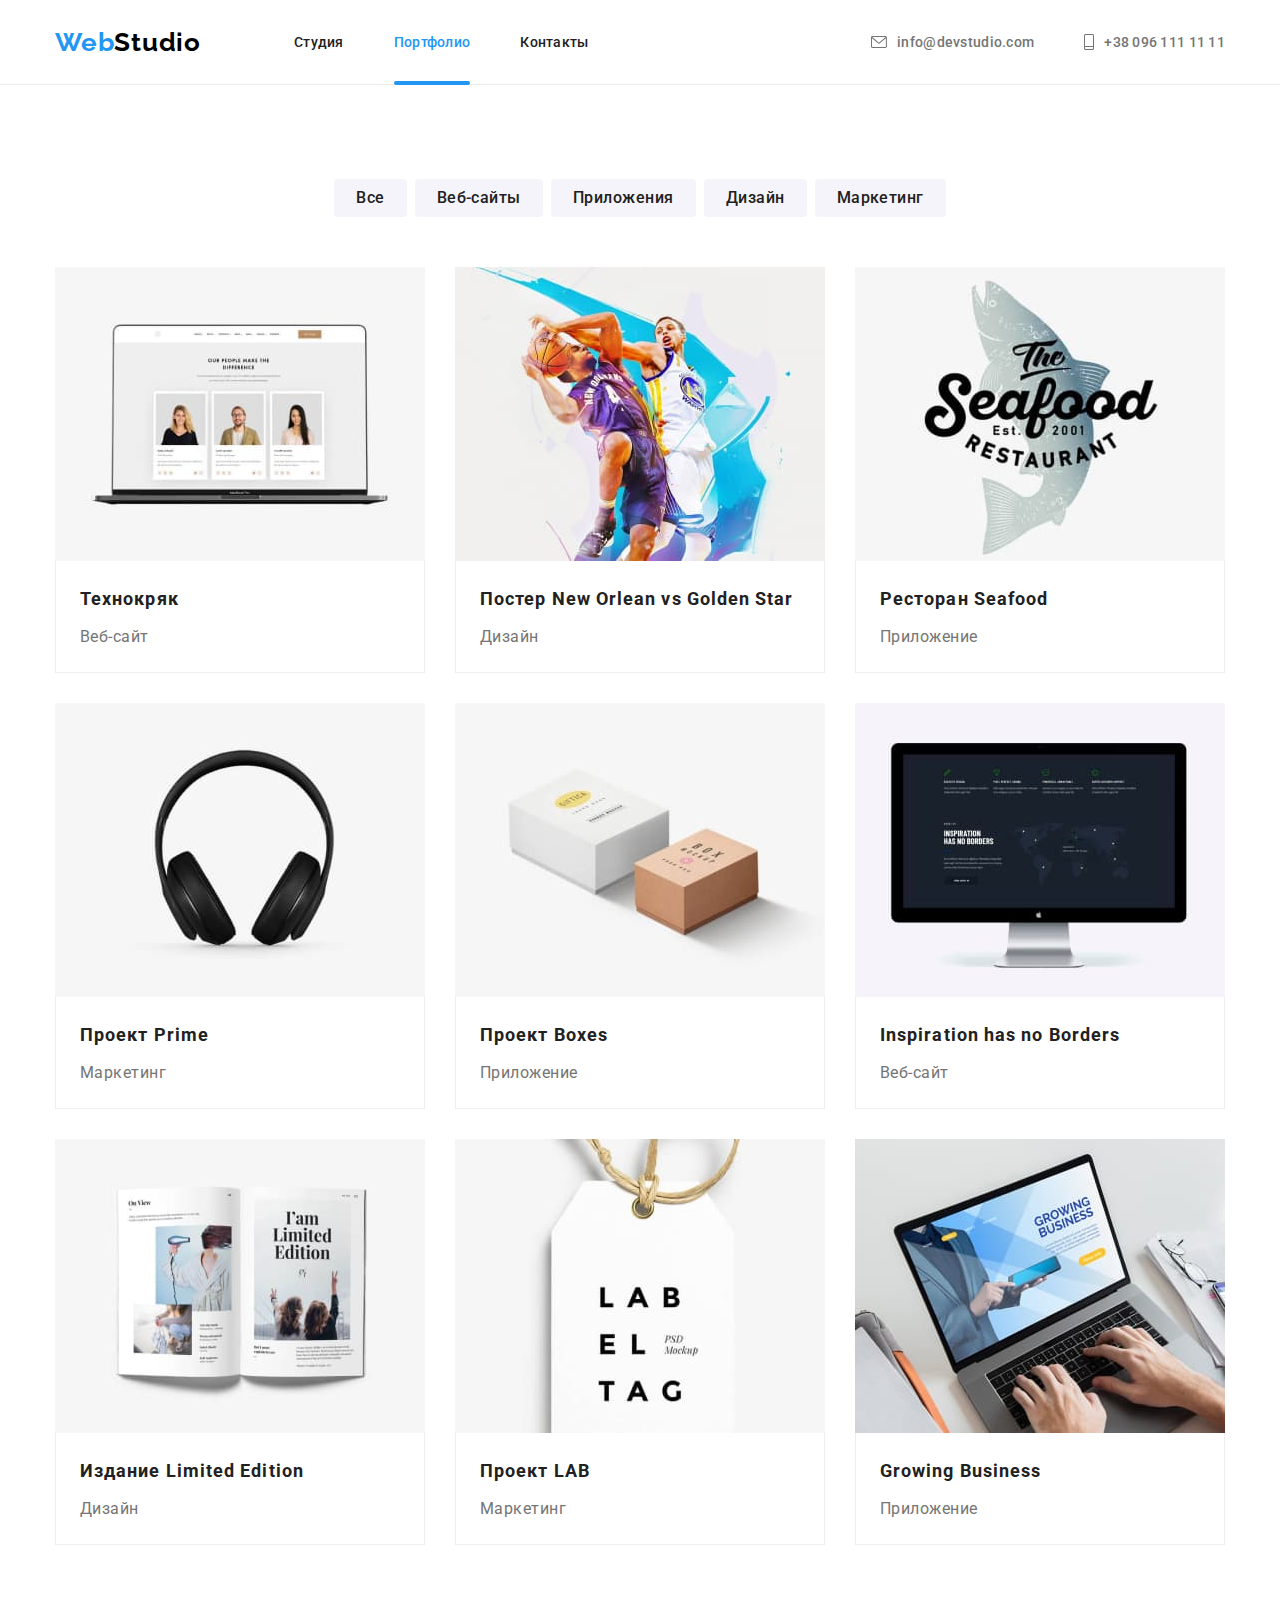
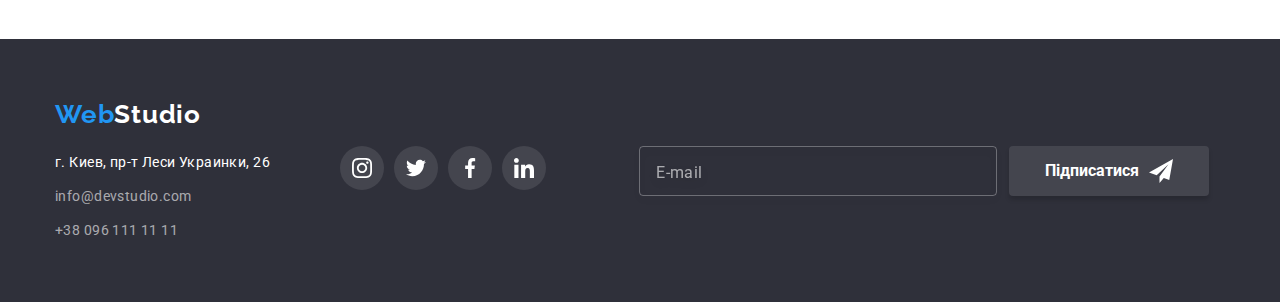
==== portfolio.html @ dcc7ba9d "Add files via upload" ====
<!DOCTYPE html>
<html lang="ru">
  <head>
    <meta charset="UTF-8" />
    <meta http-equiv="X-UA-Compatible" content="IE=edge" />
    <meta name="viewport" content="width=device-width, initial-scale=1.0" />
    <meta http-equiv="x-ua-compatible" content="ie=edge" />
    <title>WebStudio</title>
    <link
      rel="stylesheet"
      href="https://cdnjs.cloudflare.com/ajax/libs/modern-normalize/1.1.0/modern-normalize.min.css"
    />
    <link rel="stylesheet" href="./css/styles.css" />
    <link rel="preconnect" href="https://fonts.googleapis.com" />
    <link rel="preconnect" href="https://fonts.gstatic.com" crossorigin />
    <link
      href="https://fonts.googleapis.com/css2?family=Raleway:wght@700&family=Roboto:wght@400;500;700;900&display=swap"
      rel="stylesheet"
    />
    <!-- https://animate.style/ -->
    <link
      rel="stylesheet"
      href="https://cdnjs.cloudflare.com/ajax/libs/animate.css/4.1.1/animate.min.css"
    />
    <link href="https://unpkg.com/aos@2.3.1/dist/aos.css" rel="stylesheet" />
    <link rel="stylesheet" href="./css/styles.css" />
  </head>
  <body>
    <!---------- HEADER ---------->
    <header class="header">
      <div class="container">
        <nav class="header-nav">
          <a
            class="header-logo link animate__animated animate__flip animate__delay-2s animate__slow"
            href="./index.html"
          >
            Web<span class="header-logo-studio">Studio</span></a
          >
          <ul class="header-list list">
            <li class="header-item link">
              <a href="./index.html" class="header-link link">Студия</a>
            </li>
            <li class="header-item">
              <a href="./portfolio.html" class="header-link current link currentt">Портфолио</a>
            </li>
            <li class="header-item"><a href="" class="header-link link">Контакты</a></li>
          </ul>
        </nav>
        <ul class="contacts list">
          <li class="contact-mail">
            <a href="mailto:info@devstudio.com" class="header-contact link">
              <svg class="header-contact-icon" width="16" height="12">
                <use href="./images/sprite.svg#icon-envelope"></use>
              </svg>
              info@devstudio.com</a
            >
          </li>
          <li class="contact-mail">
            <a href="tel:+380961111111" class="header-contact link">
              <svg class="header-contact-icon" width="10" height="16">
                <use href="./images/sprite.svg#icon-Vector"></use>
              </svg>
              +38 096 111 11 11</a
            >
          </li>
        </ul>
      </div>
    </header>

    <!---------- Главный Контент ---------->
    <main class="main">
      <!----- Секция фильтр кнопок ----->
      <section class="section">
        <div class="container">
          <h1 class="visually-hidden">Портфолио</h1>
          <ul class="filter-btn list">
            <li><button type="button" class="filter-btn-name current">Все</button></li>
            <li><button type="button" class="filter-btn-name">Веб-сайты</button></li>
            <li><button type="button" class="filter-btn-name">Приложения</button></li>
            <li><button type="button" class="filter-btn-name">Дизайн</button></li>
            <li><button type="button" class="filter-btn-name">Маркетинг</button></li>
          </ul>
          <!----- Секция примеры работ ----->
          <ul class="examples list">
            <!--  -->
            <li class="example-card li">
              <a href="#" class="example-link">
                <div class="example-box">
                  <div class="example-box-wrap">
                    <img
                      src="./images/tehnokryak.jpg"
                      alt="Веб-сайт Технокряк"
                      width="370"
                      height="294"
                    />
                    <p class="example-cover-text">
                      Ресурс пропонує комплексні пропозиції з різним рівнем функціоналу та сервісів.
                      Все це дозволить відвідувачу отримати вичерпні відомості про компанію чи
                      приватну особу.
                    </p>
                  </div>
                  <div class="example-list">
                    <h2 class="example-name">Технокряк</h2>
                    <p class="example-type">Веб-сайт</p>
                  </div>
                </div>
              </a>
            </li>
            <li class="example-card">
              <a href="#" class="example-link">
                <div class="example-box">
                  <div class="example-box-wrap">
                    <img
                      src="./images/poster-new-orlean-vs-golden-star.jpg"
                      alt="Дизайн Постера New Orlean vs Golden Star"
                      width="370"
                      height="294"
                    />
                    <p class="example-cover-text">
                      Ресурс пропонує комплексні пропозиції з різним рівнем функціоналу та сервісів.
                      Все це дозволить відвідувачу отримати вичерпні відомості про компанію чи
                      приватну особу.
                    </p>
                  </div>
                  <div class="example-list">
                    <h2 class="example-name">
                      Постер <span lang="en">New Orlean vs Golden Star</span>
                    </h2>
                    <p class="example-type">Дизайн</p>
                  </div>
                </div>
              </a>
            </li>
            <li class="example-card">
              <a href="#" class="example-link">
                <div class="example-box">
                  <div class="example-box-wrap">
                    <img
                      class=""
                      src="./images/restaurand-seafood.jpg"
                      alt="Приложение Ресторан Seafood"
                      width="370"
                      height="294"
                    />
                    <p class="example-cover-text">
                      Ресурс пропонує комплексні пропозиції з різним рівнем функціоналу та сервісів.
                      Все це дозволить відвідувачу отримати вичерпні відомості про компанію чи
                      приватну особу.
                    </p>
                  </div>
                  <div class="example-list">
                    <h2 class="example-name">Ресторан <span lang="en">Seafood</span></h2>
                    <p class="example-type">Приложение</p>
                  </div>
                </div>
              </a>
            </li>
            <li class="example-card">
              <a href="#" class="example-link">
                <div class="example-box">
                  <div class="example-box-wrap">
                    <img
                      class=""
                      src="./images/project-prime.jpg"
                      alt="Маркетинг Проект Prime"
                      width="370"
                      height="294"
                    />
                    <p class="example-cover-text">
                      Ресурс пропонує комплексні пропозиції з різним рівнем функціоналу та сервісів.
                      Все це дозволить відвідувачу отримати вичерпні відомості про компанію чи
                      приватну особу.
                    </p>
                  </div>
                  <div class="example-list">
                    <h2 class="example-name">Проект <span lang="en">Prime</span></h2>
                    <p class="example-type">Маркетинг</p>
                  </div>
                </div>
              </a>
            </li>
            <li class="example-card">
              <a href="#" class="example-link">
                <div class="example-box">
                  <div class="example-box-wrap">
                    <img
                      class=""
                      src="./images/project-boxes.jpg"
                      alt="Приложение Проект Boxes"
                      width="370"
                      height="294"
                    />
                    <p class="example-cover-text">
                      Ресурс пропонує комплексні пропозиції з різним рівнем функціоналу та сервісів.
                      Все це дозволить відвідувачу отримати вичерпні відомості про компанію чи
                      приватну особу.
                    </p>
                  </div>
                  <div class="example-list">
                    <h2 class="example-name">Проект <span lang="en">Boxes</span></h2>
                    <p class="example-type">Приложение</p>
                  </div>
                </div>
              </a>
            </li>
            <li class="example-card">
              <a href="#" class="example-link">
                <div class="example-box">
                  <div class="example-box-wrap">
                    <img
                      class=""
                      src="./images/inspiration-has-no-border.jpg"
                      alt="Веб-сайт Inspiration has no Borders"
                      width="370"
                      height="294"
                    />
                    <p class="example-cover-text">
                      Ресурс пропонує комплексні пропозиції з різним рівнем функціоналу та сервісів.
                      Все це дозволить відвідувачу отримати вичерпні відомості про компанію чи
                      приватну особу.
                    </p>
                  </div>
                  <div class="example-list">
                    <h2 class="example-name" lang="en">Inspiration has no Borders</h2>
                    <p class="example-type">Веб-сайт</p>
                  </div>
                </div>
              </a>
            </li>
            <li class="example-card">
              <a href="#" class="example-link">
                <div class="example-box">
                  <div class="example-box-wrap">
                    <img
                      class=""
                      src="./images/publishing-house-limited-edition.jpg"
                      alt="Дизайн Издания Limited Edition"
                      width="370"
                      height="294"
                    />
                    <p class="example-cover-text">
                      Ресурс пропонує комплексні пропозиції з різним рівнем функціоналу та сервісів.
                      Все це дозволить відвідувачу отримати вичерпні відомості про компанію чи
                      приватну особу.
                    </p>
                  </div>
                  <div class="example-list">
                    <h2 class="example-name">Издание <span lang="en">Limited Edition</span></h2>
                    <p class="example-type">Дизайн</p>
                  </div>
                </div>
              </a>
            </li>
            <li class="example-card">
              <a href="#" class="example-link">
                <div class="example-box">
                  <div class="example-box-wrap">
                    <img
                      class=""
                      src="./images/project-lab.jpg"
                      alt="Маркетинг Проект LAB"
                      width="370"
                      height="294"
                    />
                    <p class="example-cover-text">
                      Ресурс пропонує комплексні пропозиції з різним рівнем функціоналу та сервісів.
                      Все це дозволить відвідувачу отримати вичерпні відомості про компанію чи
                      приватну особу.
                    </p>
                  </div>
                  <div class="example-list">
                    <h2 class="example-name">Проект <span lang="en">LAB</span></h2>
                    <p class="example-type">Маркетинг</p>
                  </div>
                </div>
              </a>
            </li>
            <li class="example-card">
              <a href="#" class="example-link">
                <div class="example-box">
                  <div class="example-box-wrap">
                    <img
                      class=""
                      src="./images/growing-business.jpg"
                      alt="Прилжение Growing Business"
                      width="370"
                      height="294"
                    />
                    <p class="example-cover-text">
                      Ресурс пропонує комплексні пропозиції з різним рівнем функціоналу та сервісів.
                      Все це дозволить відвідувачу отримати вичерпні відомості про компанію чи
                      приватну особу.
                    </p>
                  </div>
                  <div class="example-list">
                    <h2 class="example-name" lang="en">Growing Business</h2>
                    <p class="example-type">Приложение</p>
                  </div>
                </div>
              </a>
            </li>
          </ul>
        </div>
      </section>
    </main>

    <!---------- Футер ---------->
    <footer class="footer section">
      <div class="container">
        <div class="logo-contacts">
          <a class="footer-logo link" lang="en" href="./index.html">
            Web<span class="footer-logo-studio">Studio</span></a
          >
          <address>
            <ul class="footer-list list" id="contacts">
              <li class="footer-list-item">
                <a
                  href="https://goo.gl/maps/U5zvmCGQdRFb18JV9"
                  target="_blank"
                  class="footer-list-address link"
                  rel="noopener noreferer nofollow"
                  >г. Киев, пр-т Леси Украинки, 26
                </a>
              </li>
              <li class="footer-list-item link">
                <a href="mailto:info@devstudio.com" class="footer-list-emph link"
                  >info@devstudio.com</a
                >
              </li>
              <li class="footer-list-item">
                <a href="tel:+380961111111" class="footer-list-emph link">+38 096 111 11 11</a>
              </li>
            </ul>
          </address>
        </div>
        <div class="footer-add">
          <p class="footer-add-title" data-aos="fade-down-right">приєднуйтесь</p>
          <div class="footer-network">
            <a href="" class="footer-network-add"
              ><svg class="footer-icon instagram" width="20" height="20">
                <use href="./images/sprite.svg#icon-instagram"></use></svg></a
            ><a href="" class="footer-network-add"
              ><svg class="footer-icon twitter" width="20" height="20">
                <use href="./images/sprite.svg#icon-twitter"></use></svg></a
            ><a href="" class="footer-network-add"
              ><svg class="footer-icon facebook" width="20" height="20">
                <use href="./images/sprite.svg#icon-facebook"></use></svg></a
            ><a href="" class="footer-network-add"
              ><svg class="footer-icon linkedin" width="20" height="20">
                <use href="./images/sprite.svg#icon-linkedin"></use></svg
            ></a>
          </div>
        </div>
        <div class="footer-form">
          <p class="footer-form-title" data-aos="fade-down-left">Підпишіться на розсилку</p>
          <div class="subscribe-wrapp">
            <form class="footerform">
              <label class="footer-label">
                <input class="footer-input" type="email" name="email" placeholder="E-mail" />
              </label>
              <button type="submit" class="footer-btn" >Підписатися <svg class="footer-icon-subscribe" width="24" height="24">
                <use href="./images/sprite.svg#icon-subscribe"></use></svg></button>
            </form>
          </div>
        </div>
      </div>
    </footer>
    <script src="https://unpkg.com/aos@2.3.1/dist/aos.js"></script>
    <script>
      AOS.init();
    </script>
  </body>
</html>
---- css/styles.css ----
/* ---------- GENERAL ---------- */
:root {
  --main-text-color: #212121;
  --second-text-color: #757575;
  --third-text-color: #ffffff;
  --hover-text-color: #2196f3;
  --first-bcg-color: #2f303a;
  --second-bcg-color: #f5f4fa;
  --third-bcg-color: #ffffff;
  --border-color: #eeeeee;
  --icon-color: #afb1b8;
}
p,
h1,
h2,
h3,
h4,
h5,
h6 {
  margin: 0;
  padding: 0;
}
ul,
ol {
  margin: 0;
  padding-left: 0;
}
a {
  color: currentColor;
  text-decoration: none;
}
address {
  font-style: normal;
}
button {
  cursor: pointer;
  outline: transparent;
}

body {
  background-color: #ffffff;
  font-family: 'Roboto', 'Raleway', sans-serif;
}
.html {
  box-sizing: border-box;
}

img {
  display: block;
}

.header {
  background-color: var(--);
  border-bottom: 1px solid #ececec;
}
header .container {
  display: flex;
  align-items: center;
}

.header-logo {
  margin-right: 93px;
}
.header-contact-link {
  display: flex;
  align-items: baseline;
}
.header-contact-icon {
  margin-right: 10px;
  padding-top: 0;
  padding-bottom: 0;
  fill: currentColor;
  align-items: center;
  transition: fill 250ms cubic-bezier(0.4, 0, 0.2, 1);
}
.contact-mail:hover .header-contact-icon {
  fill: var(--hover-text-color);
  display: inline-block;
  align-self: center;
}

.container {
  /* width: 100%; прибираємо*/
  width: 1200px;
  margin: 0 auto;
  padding-left: 15px;
  padding-right: 15px;
}
.hero-img {
  /* max-width: 1600px;
  margin-left: auto;
  margin-right: auto;
  outline: 1px solid red;
  background-image: url(../images/header.jpg);
  background-repeat: no-repeat;
  background-size: contain;
  background-position: center; */

  /* display: flex;
  align-items: center;
  background-image: linear-gradient (to right, rgba(0, 0, 0, 0.4), rgba(0, 0, 0, 0.4)); */
}

.section.hero {
  max-width: 1600px;
  max-height: 600px;
  margin: 0 auto;
  background-color: var(--first-bcg-color);
  background-image: linear-gradient(to right, rgba(47, 48, 58, 0.4), rgba(47, 48, 58, 0.4)),
    url(../images/header.jpg);
  background-size: cover;
  background-repeat: no-repeat;
  background-position: center;
  padding: 200px 0;
}

.list {
  list-style: none; /*забирає крапку перед списком*/
  padding: 0;
  margin: 0;
}
.link {
  text-decoration: none; /*забирає підкреслення посилання*/
}
.visually-hidden {
  position: absolute;
  white-space: nowrap;
  width: 1px;
  height: 1px;
  overflow: hidden;
  border: 0;
  padding: 0;
  clip: rect(0 0 0 0);
  clip-path: inset(50%);
  margin: -1px;
}
/* ---------- ХЕДЕР ---------- */
.header-nav .link.current {
  color: var(--hover-text-color);
  margin-left: auto;
}
/* Тут Данилко розказує про створення лінії для підкреслення current link: https://youtu.be/gtG1pi5EwMY?t=6639 */
.currentt {
  position: relative;
}
.currentt::after {
  position: absolute;
  content: '';
  width: 100%;
  height: 4px;
  background-color: var(--hover-text-color);
  border-radius: 2px;
  left: 0;
  bottom: -3px;
}

.header-nav {
  display: flex;
  align-items: center;
}
.header-list {
  display: flex;
  gap: 50px;
}
.header-logo {
  font-family: 'Raleway';
  font-weight: 700;
  padding-top: 24px;
  padding-bottom: 24px;
  font-size: 26px;
  line-height: 1.19;
  letter-spacing: 0.03em;
  color: var(--hover-text-color);
}
.contacts {
  display: flex;
  align-items: center;
  margin-left: auto;
  gap: 50px;
}

.header-logo-studio {
  color: #000000;
}

.header-link {
  display: block;
  font-weight: 500;
  font-size: 14px;
  line-height: 1.143;
  letter-spacing: 0.02em;
  color: var(--main-text-color);
  padding-top: 32px;
  padding-bottom: 32px;
  display: block;
  transition: color 250ms cubic-bezier(0.4, 0, 0.2, 1);
}

.header-link:hover,
.header-link:focus {
  color: var(--hover-text-color);
}

.header-contact {
  font-weight: 500;
  font-size: 14px;
  line-height: 1.43;
  letter-spacing: 0.02em;
  padding-top: 32px;
  padding-bottom: 32px;
  color: var(--second-text-color);
  display: flex;
  align-items: center;
  transition: color 250ms cubic-bezier(0.4, 0, 0.2, 1);
}
.header-contact:hover,
.header-contact:focus {
  color: var(--hover-text-color);
}

/* ---------- ГЕРОЙ ---------- */
/* .hero-content {
  max-width: 696px;
  padding: 200px auto 30px auto;
  display: flex;
  text-align: center;
} */
div {
  display: block;
}

/* .hero {
  background-color: var(--first-bcg-color);
  padding: 200px 0;
} */
.hero-title {
  margin: 0 auto 30px;
  max-width: 696px;
  font-weight: 900;
  font-size: 44px;
  line-height: 1.36;
  text-align: center;
  letter-spacing: 0.06em;
  text-transform: uppercase;
  color: var(--third-text-color);
}
.hero-btn {
  display: block;
  margin: auto;
  padding: 10px 32px;
  font-family: 'Roboto';
  font-weight: 700;
  font-size: 16px;
  line-height: 1.875;
  letter-spacing: 0.06em;
  background-color: var(--hover-text-color);
  color: var(--third-text-color);
  border: none;
  border-radius: 5px;
  transition: background-color 250ms cubic-bezier(0.4, 0, 0.2, 1);
}
.hero-btn:hover {
  cursor: pointer;
  background-color: #188ce8;
}

/* ---------- ОСОБЕННОСТИ ---------- */
.section {
  padding: 94px 0;
}
.features-icon-box {
  display: flex;
  width: 270px;
  height: 120px;
  background-color: var(--second-bcg-color);
  align-items: center;
  justify-content: center;
  margin-bottom: 30px;
}
.section.features {
  padding-bottom: 94px;
}
.features-subtitle {
  font-weight: 700;
  font-size: 14px;
  line-height: calc(16 / 14);
  letter-spacing: 0.03em;
  text-transform: uppercase;
  max-width: 270px;
  margin-bottom: 10px;
}
.features-text {
  min-width: 270px;
  font-size: 14px;
  line-height: calc(24 / 14);
  letter-spacing: 0.03em;
  color: var(--second-text-color);
}

.features-list {
  list-style: none;
  display: flex;
  gap: 30px;
  align-items: center;
}
/* .features-item {
  max-width: 270px;
} */
/* ---------- ПОРТФОЛИО ---------- */
.section.portfolio {
  padding-top: 0;
}
.portfolio {
  background-color: var(--third-bcg-color);
  text-align: center;
}
.clients-title,
.portfolio-title,
.team-title {
  font-weight: 700;
  font-size: 36px;
  line-height: calc(42 / 36);
  text-align: center;
  letter-spacing: 0.03em;
  color: var(--main-text-color);
  margin-bottom: 50px;
}
.portfolio-list {
  display: flex;
  /* justify-content: center;  чому не потрібно використовувати?*/
  gap: 30px;
}
.portfolio-list-title {
  background-color: #fff;
  position: relative;
}

.portfolio-cover-text {
  position: absolute;
  bottom: 0;
  left: 0;
  color: #fff;
  background-color: rgba(47, 48, 58, 0.8);
  font-weight: 700;
  font-size: 14px;
  line-height: 1.14;
  letter-spacing: 0.03em;
  text-transform: uppercase;
  width: 100%;
  height: 70px;
  padding: 27px auto;
  display: flex;
  justify-content: center;
  align-items: center;
}

/* ---------- НАША КОМАНДА ---------- */
.team {
  background-color: var(--second-bcg-color);
  padding-bottom: 94px;
  padding-top: 94px;
}
.team-name {
  font-weight: 500;
  font-size: 16px;
  line-height: calc(19 / 16);
  text-align: center;
  letter-spacing: 0.03em;
  color: var(--main-text-color);
  margin-bottom: 10px;
}
.team-list {
  display: flex;
  gap: 30px;
}
.team-name-job {
  font-size: 16px;
  line-height: calc(19 / 16);
  text-align: center;
  letter-spacing: 0.03em;
  color: var(--second-text-color);
  margin-bottom: 16px;
}
.team-combine {
  padding-top: 30px;
  padding-bottom: 30px;
}
.team-list-title {
  background-color: #ffffff;
  border: 0px #ffffff solid;
  box-shadow: 0px 1px 3px rgba(0, 0, 0, 0.12), 0px 1px 1px rgba(0, 0, 0, 0.14),
    0px 2px 1px rgba(0, 0, 0, 0.2);
  border-radius: 0px 0px 4px 4px;
}
.team-soc-link {
  width: 44px;
  height: 44px;
  border-radius: 50%;
  background-color: #fff;
  display: flex;
  align-items: center;
  justify-content: center;
  color: var(--icon-color);
  transition: background-color 250ms cubic-bezier(0.4, 0, 0.2, 1),
    color 250ms cubic-bezier(0.4, 0, 0.2, 1);
  /* transition - плавная смена цвета при ховере */
}
.team-soc-icon {
  fill: currentColor;
}
.team-soc-link:focus,
.team-soc-link:hover {
  background-color: var(--hover-text-color);
  color: #fff;
}

/* второй вариант, как можно сделать смену цвета при ховере на icon: */
/* .team-soc-link:hover {
  background-color: var(--hover-text-color);
}
.team-soc-link:hover .team-soc-icon {
  fill: #fff;
}
.team-soc-icon {
  fill: var(--icon-color);
} */

.team-soc {
  display: flex;
  justify-content: center;
  gap: 10px;
}
/* ---------- Постійні клієнти ---------- */
/* .icon-client-link {
  display: flex;
  width: 170px;
  height: 92px;
  border: 1px solid var(--icon-color);
  border-radius: 4px;
  fill: var(--icon-color);
  align-items: center;
  justify-content: center;
} */

.clients-link {
  display: flex;
  width: 170px;
  height: 92px;
  border: 1px solid var(--icon-color);
  border-radius: 4px;
  fill: var(--icon-color);
  align-items: center;
  justify-content: center;
  outline: transparent;
  transition: border 250ms cubic-bezier(0.4, 0, 0.2, 1), fill 250ms cubic-bezier(0.4, 0, 0.2, 1);
}
.clients-link:hover,
.clients-link:focus {
  fill: var(--hover-text-color);
  border: 1px solid var(--hover-text-color);
}

.clients-list {
  display: flex;
  margin-top: 50px;
  gap: 30px;
}

/* ---------- ФУТЕР ---------- */
.footer {
  padding: 60px 0;
  background-color: var(--first-bcg-color);
}

.footer-logo {
  font-family: 'Raleway';
  font-weight: 700;
  font-size: 26px;
  line-height: 1.19;
  letter-spacing: 0.03em;
  color: var(--hover-text-color);
}

.footer-logo-studio {
  color: #ffffff;
}
.footer-list {
  margin-top: 20px;
}
.footer-list-item:nth-child(1) {
  margin-bottom: 10px;
}
.footer-list-item:nth-child(2) {
  margin-bottom: 10px;
}
.footer-list-address {
  font-style: normal;
  font-weight: 400;
  font-size: 14px;
  line-height: calc(24 / 14);
  letter-spacing: 0.03em;
  color: var(--third-text-color);
}
.footer-list-emph {
  /* margin-bottom: 60px; */
  font-style: normal;
  font-weight: 400;
  font-size: 14px;
  line-height: calc(24 / 14);
  letter-spacing: 0.03em;
  color: rgba(255, 255, 255, 0.6);
  transition: color 250ms cubic-bezier(0.4, 0, 0.2, 1);
}
.footer-list-emph:hover,
.footer-list-emph:focus {
  color: var(--hover-text-color);
}
.add-title {
  font-family: 'Roboto';
  font-style: normal;
  font-weight: 700;
  font-size: 14px;
  line-height: 16px;
  letter-spacing: 0.03em;
  text-transform: uppercase;
  color: #ffffff;
}
/* ---------- PORTFOLIO ---------- */
/* ---------- PORTFOLIO ---------- */

.filter {
  padding: 94px 0 50px;
  background-color: aqua;
}
.filter-btn {
  display: flex;
  margin-bottom: 50px;
  justify-content: center;
  gap: 8px;
}

.filter-btn-name {
  padding: 6px 22px;
  font-family: 'Roboto';
  font-style: normal;
  font-weight: 500;
  font-size: 16px;
  line-height: calc(26 / 16);
  text-align: center;
  letter-spacing: 0.03em;
  color: var(--main-text-color);
  background-color: var(--second-bcg-color);
  cursor: pointer;
  border: none;
  border-radius: 4px;
  transition: color 250ms cubic-bezier(0.4, 0, 0.2, 1),
    background-color 250ms cubic-bezier(0.4, 0, 0.2, 1),
    box-shadow 250ms cubic-bezier(0.4, 0, 0.2, 1);
}
.filter-btn-name:hover,
.filter-btn-name:focus {
  cursor: pointer;
  color: var(--third-text-color);
  background-color: var(--hover-text-color);
  box-shadow: 0px 3px 1px rgba(0, 0, 0, 0.1), 0px 1px 2px rgba(0, 0, 0, 0.08),
    0px 2px 2px rgba(0, 0, 0, 0.12);
}
.example-link,
.example-card {
  flex-basis: calc((100% - 2 * 30px) / 3);
}

.example-link,
.example-link {
  cursor: pointer;
  border-radius: 4px;
  display: block;
}
.example-box {
  position: relative;
}

/* .example-box:hover .example-cover-text означає: при наведенні курсору на .example-box змінюй текст, а саме - підганяй його до верху */
.example-card:hover .example-cover-text,
.example-link:focus .example-cover-text {
  transform: translateY(0%);
  /* transition: color #fff 500ms cubic-bezier(0.4, 0, 0.2, 1),
    background-color 500ms rgba(33, 150, 243, 0.9); */
}
/*  */
.example-box-wrap {
  position: relative;
  overflow: hidden;
  /* overflow: hidden - створює умовный карман в який  ховаєтсья вспливаюче вікно*/
}
.example-cover-text {
  position: absolute;
  top: 0;
  left: 0;
  color: #fff;
  background-color: rgba(33, 150, 243, 0.9);
  padding: 63px 24px;
  font-size: 18px;
  font-weight: 400;
  line-height: 1.55;
  height: 100%;
  transform: translateY(100%);
  transition: 500ms cubic-bezier(0.4, 0, 0.2, 1);
  overflow: auto;
  /* overflow: auto - дозволяє зявлятись скролу, якщо є переповнення
  overflow: scroll - скрол буде завжди */
}

.example-link:focus,
.example-link:hover {
  box-shadow: 0px 3px 1px rgba(0, 0, 0, 0.1), 0px 1px 2px rgba(0, 0, 0, 0.08),
    0px 2px 2px rgba(0, 0, 0, 0.12);
  outline: transparent;
}

.examples {
  display: flex;
  gap: 30px;
  flex-wrap: wrap;
}
.example-list {
  padding: 20px 24px;
  border-left: 1px solid var(--border-color);
  border-bottom: 1px solid var(--border-color);
  border-right: 1px solid var(--border-color);
}

.example-name {
  margin-bottom: 5px;
  font-weight: 700;
  font-size: 18px;
  line-height: 2;
  letter-spacing: 0.06em;
  color: var(--main-text-color);
}
.example-type {
  font-weight: 400;
  font-size: 16px;
  line-height: 1.88;
  letter-spacing: 0.03em;
  color: var(--second-text-color);
}

/* ---------- FOOTER ---------- */
/* ---------- FOOTER ---------- */

.footer-add {
  display: block;

  margin-left: 70px;
}
.footer-form-title,
.footer-add-title {
  color: var(--third-text-color);
  margin-bottom: 20px;
  font-style: normal;
  font-weight: 700;
  font-size: 14px;
  line-height: 16px;
  letter-spacing: 0.03em;
  text-transform: uppercase;
  
  /* text-align: left; */
}

.footer-network {
  display: flex;
  gap: 10px;
}

.footer-network-add {
  background: rgba(255, 255, 255, 0.1);
  fill: var(--third-text-color);
  display: flex;
  width: 44px;
  height: 44px;
  border-radius: 44px;
  align-items: center;
  justify-content: center;
  transition: background-color 250ms cubic-bezier(0.4, 0, 0.2, 1);
}
/* .footer-icon {
  width: 20px;
  height: 20px;
} */
.footer-network-add:hover,
.footer-network-add:focus {
  background-color: var(--hover-text-color);
}
.footer .container {
  display: flex;
  align-items: baseline;
}

.footer-form {
  margin-left: 93px;
}
.footerform {
  display: flex;

}
.footer-input {
  width: 358px;
  height: 50px;
  background-color: transparent;
  outline: transparent;
  border: 1px solid rgba(255, 255, 255, 0.3);
  filter: drop-shadow(0px 4px 4px rgba(0, 0, 0, 0.15));
  border-radius: 4px;
  padding: 15px 0 15px 16px;
  color: var(--third-text-color);
  font-weight: 400;
  font-size: 20px;
  font-height: 1.25;
  letter-spacing: 0.03em;
}
.footer-input::placeholder {
  font-weight: 400;
  font-size: 16px;
  font-height: 1.25;
  /* display: flex;
  align-items: center; */
  letter-spacing: 0.03em;
  color: rgba(255, 255, 255, 0.6);
}
.footer-btn {
  width: 200px;
  height: 50px;
  background-color: var(--hover-text-color);
  color: var(--third-text-color);
  font-weight: 700;
  font-size: 16px;
  line-height: 1.87;
  display: inline;
  align-items: center;
  justify-content: center;
  box-shadow: 0px 4px 4px rgba(0, 0, 0, 0.15);
  border-radius: 4px;
  border: none;
  transition: background-color 250ms cubic-bezier(0.4, 0, 0.2, 1);
}
.footer-icon-subscribe {
  fill: var(--third-text-color);
}
.footer-btn {
  fill: var(--hover-text-color);
  display: flex;
  align-self: center;
  justify-content: center;
  margin-left: 12px;
}
.footer-btn, .footer-icon-subscribe {
  display: flex;
  align-self: center;
  justify-content: center;
  gap: 10px;
  color: white;
  fill: white;
  background-color: rgba(68, 69, 78, 1);
}
.footer-icon-subscribe {
  background-color: transparent;
  transition: background-color 250ms cubic-bezier(0.4, 0, 0.2, 1);
}
.footer-btn:hover, .footer-icon-subscribe:hover {

  color: white;
background-color: var(--hover-text-color);
}

/*  --  backdrop --  */

.backdrop {
  position: fixed;
  /* position: fixed - використовується для фіксації на екрані при скролі, збільшенні, зменшенні */
  top: 0;
  width: 100vw;
  height: 100vh;
  /* VW (Viewport Width) & VH (Viewport Height) - відносла ширина і висота екрану */
  background-color: rgba(0, 0, 0, 0.2);
  transition: opacity 250ms cubic-bezier(0.4, 0, 0.2, 1),
    visibility 250ms cubic-bezier(0.4, 0, 0.2, 1);
}
.backdrop.is-hidden .modal {
  transform: translate(-50%, -50%) scale(0);
}

.modal {
  padding: 40px;
  width: 528px;
  height: 581px;
  background-color: #fff;
  box-shadow: 0px 1px 3px rgba(0, 0, 0, 0.12), 0px 1px 1px rgba(0, 0, 0, 0.14),
    0px 2px 1px rgba(0, 0, 0, 0.2);
  border-radius: 4px;
  position: absolute;
  top: 50%;
  left: 50%;
  transform: translate(-50%, -50%) scale(1);
  transition: transform 250ms cubic-bezier(0.4, 0, 0.2, 1);
}
.modal-close {
  width: 30px;
  height: 30px;
  border: 1px solid rgba(0, 0, 0, 0.1);
  border-radius: 50%;
  background-color: transparent;
  display: flex;
  align-items: center;
  justify-content: center;
  position: absolute;
  right: 8px;
  top: 8px;
  transition: background-color 250ms cubic-bezier(0.4, 0, 0.2, 1),
    fill 250ms cubic-bezier(0.4, 0, 0.2, 1);
}
/* .modal-icon {
  display: flex;
  background-color: transparent;
  fill: currentColor;
  background-color: transparent;
  transition: background-color 250ms cubic-bezier(0.4, 0, 0.2, 1),
    fill 250ms cubic-bezier(0.4, 0, 0.2, 1);
} */

/* .modal-close:hover,
.modal-close:focus {
  background-color: var(--hover-text-color);
  fill: #eeeeee;
} */

.modal-close:hover .modal-icon {
  fill: var(--hover-text-color);
}

.is-hidden {
  visibility: hidden;
  opacity: 0;
  pointer-events: none;
  /* pointer-events: none - забирає можливість перекривання і клацання у прозорого модального вікна */
}

/* тут Данилко розказує про те, як робитианімацію на модальне вікно https://youtu.be/gtG1pi5EwMY?t=6060 */

.modal-form {
  display: inline-block;
  margin-top: 12px;
  width: 100%;
}
.modal-title {
display: block;
font-weight: 700;
font-size: 20px;
line-height: 1.15;
text-align: center;
letter-spacing: 0.03em;
}

.input-wrap {
  display: flex;
  flex-direction: column;
  position: relative;
}

.modal-field {
  margin-bottom: 12px;
}
.modal-label {
  display: block;
  font-weight: 400;
  font-size: 12px;
  line-height: 1.16;
  letter-spacing: 0.01em;
  color: #757575;
  margin-bottom: 4px;
}

.input-wrap {
  /* position: relative; */
}
.modal-input {
  width: 100%;
  height: 40px;
  border: 1px solid rgba(33, 33, 33, 0.2);
  border-radius: 4px;
  padding-left: 42px;
  outline: transparent;
  cursor: pointer;
  fill: #000000;
  transition: border-color 2500ms cubic-bezier(0.4, 0, 0.2, 1),
  fill 2500ms cubic-bezier(0.4, 0, 0.2, 1);
}
.modal-input:focus ~ .input-modal-icon {
  fill: var(--hover-text-color);
}

.modal-text {
  width: 100%;
  height: 120px;
  border: 1px solid rgba(33, 33, 33, 0.2);
  border-radius: 4px;
  resize: none;
  padding: 12px;
  outline: transparent;
  cursor: pointer;
  font-weight: 400;
  font-size: 12px;
  line-height: 1.16;
  letter-spacing: 0.01em;
  color: rgba(117, 117, 117, 0.5);
}

.input-wrap textarea[name="comment"] {
  padding: 12px 16px;
}



.modal-contract {
color: var(--hover-text-color);
cursor: pointer;
text-decoration: underline;
}

.button-submit {
  display: flex;
  margin-top: 30px;
  margin-left: auto;
  margin-right: auto;
  padding: 10px 55px 10px 56px;
  font-weight: 700;
  font-size: 16px;
  line-height: 1.88;
  align-items: center;
  text-align: center;
  letter-spacing: 0.06em;
  color: var(--third-text-color);
  background-color: var(--hover-text-color);
  border: 1px solid transparent;
  border-radius: 4px;
  cursor: pointer;
  transition: background-color 250ms cubic-bezier(0.4, 0, 0.2, 1), box-shadow 250ms cubic-bezier(0.4, 0, 0.2, 1);
}

.input-modal-icon {
  position: absolute;
  left: 12px;
  top: 50%;
  transform: translateY(-50%);
  transition: fill 250ms cubic-bezier(0.4, 0, 0.2, 1);
}


.checkbox,
.visually-hidden {
  position: absolute;
  white-space: nowrap;
  width: 1px;
  height: 1px;
  overflow: hidden;
  border: 0;
  padding: 0;
  clip: rect(0 0 0 0);
  clip-path: inset(50%);
  margin: -1px
}

.agree-icon {
  display: inline-block;
  width: 15px;
  height: 15px;
  background-color: transparent;
  border: 2px solid black;
  border-radius: 4px;
}

.modal-agree {
  margin-left: 10px;
}

.checkbox:checked + .agree-icon {
  background-color: var(--hover-text-color);
  background-image: url(../images/Vector.svg);
  border: 2px solid var(--hover-text-color);
  background-size: contain;
  background-repeat: no-repeat;
  background-origin: content-box;
  background-position: 50% 50%;
}

.agree-text {
  margin-left: 8px;
}
.checkbox-label {
  display: flex;
  align-items: center;
  justify-content: center;

}
---- css/styles.css ----
/* ---------- GENERAL ---------- */
:root {
  --main-text-color: #212121;
  --second-text-color: #757575;
  --third-text-color: #ffffff;
  --hover-text-color: #2196f3;
  --first-bcg-color: #2f303a;
  --second-bcg-color: #f5f4fa;
  --third-bcg-color: #ffffff;
  --border-color: #eeeeee;
  --icon-color: #afb1b8;
}
p,
h1,
h2,
h3,
h4,
h5,
h6 {
  margin: 0;
  padding: 0;
}
ul,
ol {
  margin: 0;
  padding-left: 0;
}
a {
  color: currentColor;
  text-decoration: none;
}
address {
  font-style: normal;
}
button {
  cursor: pointer;
  outline: transparent;
}

body {
  background-color: #ffffff;
  font-family: 'Roboto', 'Raleway', sans-serif;
}
.html {
  box-sizing: border-box;
}

img {
  display: block;
}

.header {
  background-color: var(--);
  border-bottom: 1px solid #ececec;
}
header .container {
  display: flex;
  align-items: center;
}

.header-logo {
  margin-right: 93px;
}
.header-contact-link {
  display: flex;
  align-items: baseline;
}
.header-contact-icon {
  margin-right: 10px;
  padding-top: 0;
  padding-bottom: 0;
  fill: currentColor;
  align-items: center;
  transition: fill 250ms cubic-bezier(0.4, 0, 0.2, 1);
}
.contact-mail:hover .header-contact-icon {
  fill: var(--hover-text-color);
  display: inline-block;
  align-self: center;
}

.container {
  /* width: 100%; прибираємо*/
  width: 1200px;
  margin: 0 auto;
  padding-left: 15px;
  padding-right: 15px;
}
.hero-img {
  /* max-width: 1600px;
  margin-left: auto;
  margin-right: auto;
  outline: 1px solid red;
  background-image: url(../images/header.jpg);
  background-repeat: no-repeat;
  background-size: contain;
  background-position: center; */

  /* display: flex;
  align-items: center;
  background-image: linear-gradient (to right, rgba(0, 0, 0, 0.4), rgba(0, 0, 0, 0.4)); */
}

.section.hero {
  max-width: 1600px;
  max-height: 600px;
  margin: 0 auto;
  background-color: var(--first-bcg-color);
  background-image: linear-gradient(to right, rgba(47, 48, 58, 0.4), rgba(47, 48, 58, 0.4)),
    url(../images/header.jpg);
  background-size: cover;
  background-repeat: no-repeat;
  background-position: center;
  padding: 200px 0;
}

.list {
  list-style: none; /*забирає крапку перед списком*/
  padding: 0;
  margin: 0;
}
.link {
  text-decoration: none; /*забирає підкреслення посилання*/
}
.visually-hidden {
  position: absolute;
  white-space: nowrap;
  width: 1px;
  height: 1px;
  overflow: hidden;
  border: 0;
  padding: 0;
  clip: rect(0 0 0 0);
  clip-path: inset(50%);
  margin: -1px;
}
/* ---------- ХЕДЕР ---------- */
.header-nav .link.current {
  color: var(--hover-text-color);
  margin-left: auto;
}
/* Тут Данилко розказує про створення лінії для підкреслення current link: https://youtu.be/gtG1pi5EwMY?t=6639 */
.currentt {
  position: relative;
}
.currentt::after {
  position: absolute;
  content: '';
  width: 100%;
  height: 4px;
  background-color: var(--hover-text-color);
  border-radius: 2px;
  left: 0;
  bottom: -3px;
}

.header-nav {
  display: flex;
  align-items: center;
}
.header-list {
  display: flex;
  gap: 50px;
}
.header-logo {
  font-family: 'Raleway';
  font-weight: 700;
  padding-top: 24px;
  padding-bottom: 24px;
  font-size: 26px;
  line-height: 1.19;
  letter-spacing: 0.03em;
  color: var(--hover-text-color);
}
.contacts {
  display: flex;
  align-items: center;
  margin-left: auto;
  gap: 50px;
}

.header-logo-studio {
  color: #000000;
}

.header-link {
  display: block;
  font-weight: 500;
  font-size: 14px;
  line-height: 1.143;
  letter-spacing: 0.02em;
  color: var(--main-text-color);
  padding-top: 32px;
  padding-bottom: 32px;
  display: block;
  transition: color 250ms cubic-bezier(0.4, 0, 0.2, 1);
}

.header-link:hover,
.header-link:focus {
  color: var(--hover-text-color);
}

.header-contact {
  font-weight: 500;
  font-size: 14px;
  line-height: 1.43;
  letter-spacing: 0.02em;
  padding-top: 32px;
  padding-bottom: 32px;
  color: var(--second-text-color);
  display: flex;
  align-items: center;
  transition: color 250ms cubic-bezier(0.4, 0, 0.2, 1);
}
.header-contact:hover,
.header-contact:focus {
  color: var(--hover-text-color);
}

/* ---------- ГЕРОЙ ---------- */
/* .hero-content {
  max-width: 696px;
  padding: 200px auto 30px auto;
  display: flex;
  text-align: center;
} */
div {
  display: block;
}

/* .hero {
  background-color: var(--first-bcg-color);
  padding: 200px 0;
} */
.hero-title {
  margin: 0 auto 30px;
  max-width: 696px;
  font-weight: 900;
  font-size: 44px;
  line-height: 1.36;
  text-align: center;
  letter-spacing: 0.06em;
  text-transform: uppercase;
  color: var(--third-text-color);
}
.hero-btn {
  display: block;
  margin: auto;
  padding: 10px 32px;
  font-family: 'Roboto';
  font-weight: 700;
  font-size: 16px;
  line-height: 1.875;
  letter-spacing: 0.06em;
  background-color: var(--hover-text-color);
  color: var(--third-text-color);
  border: none;
  border-radius: 5px;
  transition: background-color 250ms cubic-bezier(0.4, 0, 0.2, 1);
}
.hero-btn:hover {
  cursor: pointer;
  background-color: #188ce8;
}

/* ---------- ОСОБЕННОСТИ ---------- */
.section {
  padding: 94px 0;
}
.features-icon-box {
  display: flex;
  width: 270px;
  height: 120px;
  background-color: var(--second-bcg-color);
  align-items: center;
  justify-content: center;
  margin-bottom: 30px;
}
.section.features {
  padding-bottom: 94px;
}
.features-subtitle {
  font-weight: 700;
  font-size: 14px;
  line-height: calc(16 / 14);
  letter-spacing: 0.03em;
  text-transform: uppercase;
  max-width: 270px;
  margin-bottom: 10px;
}
.features-text {
  min-width: 270px;
  font-size: 14px;
  line-height: calc(24 / 14);
  letter-spacing: 0.03em;
  color: var(--second-text-color);
}

.features-list {
  list-style: none;
  display: flex;
  gap: 30px;
  align-items: center;
}
/* .features-item {
  max-width: 270px;
} */
/* ---------- ПОРТФОЛИО ---------- */
.section.portfolio {
  padding-top: 0;
}
.portfolio {
  background-color: var(--third-bcg-color);
  text-align: center;
}
.clients-title,
.portfolio-title,
.team-title {
  font-weight: 700;
  font-size: 36px;
  line-height: calc(42 / 36);
  text-align: center;
  letter-spacing: 0.03em;
  color: var(--main-text-color);
  margin-bottom: 50px;
}
.portfolio-list {
  display: flex;
  /* justify-content: center;  чому не потрібно використовувати?*/
  gap: 30px;
}
.portfolio-list-title {
  background-color: #fff;
  position: relative;
}

.portfolio-cover-text {
  position: absolute;
  bottom: 0;
  left: 0;
  color: #fff;
  background-color: rgba(47, 48, 58, 0.8);
  font-weight: 700;
  font-size: 14px;
  line-height: 1.14;
  letter-spacing: 0.03em;
  text-transform: uppercase;
  width: 100%;
  height: 70px;
  padding: 27px auto;
  display: flex;
  justify-content: center;
  align-items: center;
}

/* ---------- НАША КОМАНДА ---------- */
.team {
  background-color: var(--second-bcg-color);
  padding-bottom: 94px;
  padding-top: 94px;
}
.team-name {
  font-weight: 500;
  font-size: 16px;
  line-height: calc(19 / 16);
  text-align: center;
  letter-spacing: 0.03em;
  color: var(--main-text-color);
  margin-bottom: 10px;
}
.team-list {
  display: flex;
  gap: 30px;
}
.team-name-job {
  font-size: 16px;
  line-height: calc(19 / 16);
  text-align: center;
  letter-spacing: 0.03em;
  color: var(--second-text-color);
  margin-bottom: 16px;
}
.team-combine {
  padding-top: 30px;
  padding-bottom: 30px;
}
.team-list-title {
  background-color: #ffffff;
  border: 0px #ffffff solid;
  box-shadow: 0px 1px 3px rgba(0, 0, 0, 0.12), 0px 1px 1px rgba(0, 0, 0, 0.14),
    0px 2px 1px rgba(0, 0, 0, 0.2);
  border-radius: 0px 0px 4px 4px;
}
.team-soc-link {
  width: 44px;
  height: 44px;
  border-radius: 50%;
  background-color: #fff;
  display: flex;
  align-items: center;
  justify-content: center;
  color: var(--icon-color);
  transition: background-color 250ms cubic-bezier(0.4, 0, 0.2, 1),
    color 250ms cubic-bezier(0.4, 0, 0.2, 1);
  /* transition - плавная смена цвета при ховере */
}
.team-soc-icon {
  fill: currentColor;
}
.team-soc-link:focus,
.team-soc-link:hover {
  background-color: var(--hover-text-color);
  color: #fff;
}

/* второй вариант, как можно сделать смену цвета при ховере на icon: */
/* .team-soc-link:hover {
  background-color: var(--hover-text-color);
}
.team-soc-link:hover .team-soc-icon {
  fill: #fff;
}
.team-soc-icon {
  fill: var(--icon-color);
} */

.team-soc {
  display: flex;
  justify-content: center;
  gap: 10px;
}
/* ---------- Постійні клієнти ---------- */
/* .icon-client-link {
  display: flex;
  width: 170px;
  height: 92px;
  border: 1px solid var(--icon-color);
  border-radius: 4px;
  fill: var(--icon-color);
  align-items: center;
  justify-content: center;
} */

.clients-link {
  display: flex;
  width: 170px;
  height: 92px;
  border: 1px solid var(--icon-color);
  border-radius: 4px;
  fill: var(--icon-color);
  align-items: center;
  justify-content: center;
  outline: transparent;
  transition: border 250ms cubic-bezier(0.4, 0, 0.2, 1), fill 250ms cubic-bezier(0.4, 0, 0.2, 1);
}
.clients-link:hover,
.clients-link:focus {
  fill: var(--hover-text-color);
  border: 1px solid var(--hover-text-color);
}

.clients-list {
  display: flex;
  margin-top: 50px;
  gap: 30px;
}

/* ---------- ФУТЕР ---------- */
.footer {
  padding: 60px 0;
  background-color: var(--first-bcg-color);
}

.footer-logo {
  font-family: 'Raleway';
  font-weight: 700;
  font-size: 26px;
  line-height: 1.19;
  letter-spacing: 0.03em;
  color: var(--hover-text-color);
}

.footer-logo-studio {
  color: #ffffff;
}
.footer-list {
  margin-top: 20px;
}
.footer-list-item:nth-child(1) {
  margin-bottom: 10px;
}
.footer-list-item:nth-child(2) {
  margin-bottom: 10px;
}
.footer-list-address {
  font-style: normal;
  font-weight: 400;
  font-size: 14px;
  line-height: calc(24 / 14);
  letter-spacing: 0.03em;
  color: var(--third-text-color);
}
.footer-list-emph {
  /* margin-bottom: 60px; */
  font-style: normal;
  font-weight: 400;
  font-size: 14px;
  line-height: calc(24 / 14);
  letter-spacing: 0.03em;
  color: rgba(255, 255, 255, 0.6);
  transition: color 250ms cubic-bezier(0.4, 0, 0.2, 1);
}
.footer-list-emph:hover,
.footer-list-emph:focus {
  color: var(--hover-text-color);
}
.add-title {
  font-family: 'Roboto';
  font-style: normal;
  font-weight: 700;
  font-size: 14px;
  line-height: 16px;
  letter-spacing: 0.03em;
  text-transform: uppercase;
  color: #ffffff;
}
/* ---------- PORTFOLIO ---------- */
/* ---------- PORTFOLIO ---------- */

.filter {
  padding: 94px 0 50px;
  background-color: aqua;
}
.filter-btn {
  display: flex;
  margin-bottom: 50px;
  justify-content: center;
  gap: 8px;
}

.filter-btn-name {
  padding: 6px 22px;
  font-family: 'Roboto';
  font-style: normal;
  font-weight: 500;
  font-size: 16px;
  line-height: calc(26 / 16);
  text-align: center;
  letter-spacing: 0.03em;
  color: var(--main-text-color);
  background-color: var(--second-bcg-color);
  cursor: pointer;
  border: none;
  border-radius: 4px;
  transition: color 250ms cubic-bezier(0.4, 0, 0.2, 1),
    background-color 250ms cubic-bezier(0.4, 0, 0.2, 1),
    box-shadow 250ms cubic-bezier(0.4, 0, 0.2, 1);
}
.filter-btn-name:hover,
.filter-btn-name:focus {
  cursor: pointer;
  color: var(--third-text-color);
  background-color: var(--hover-text-color);
  box-shadow: 0px 3px 1px rgba(0, 0, 0, 0.1), 0px 1px 2px rgba(0, 0, 0, 0.08),
    0px 2px 2px rgba(0, 0, 0, 0.12);
}
.example-link,
.example-card {
  flex-basis: calc((100% - 2 * 30px) / 3);
}

.example-link,
.example-link {
  cursor: pointer;
  border-radius: 4px;
  display: block;
}
.example-box {
  position: relative;
}

/* .example-box:hover .example-cover-text означає: при наведенні курсору на .example-box змінюй текст, а саме - підганяй його до верху */
.example-card:hover .example-cover-text,
.example-link:focus .example-cover-text {
  transform: translateY(0%);
  /* transition: color #fff 500ms cubic-bezier(0.4, 0, 0.2, 1),
    background-color 500ms rgba(33, 150, 243, 0.9); */
}
/*  */
.example-box-wrap {
  position: relative;
  overflow: hidden;
  /* overflow: hidden - створює умовный карман в який  ховаєтсья вспливаюче вікно*/
}
.example-cover-text {
  position: absolute;
  top: 0;
  left: 0;
  color: #fff;
  background-color: rgba(33, 150, 243, 0.9);
  padding: 63px 24px;
  font-size: 18px;
  font-weight: 400;
  line-height: 1.55;
  height: 100%;
  transform: translateY(100%);
  transition: 500ms cubic-bezier(0.4, 0, 0.2, 1);
  overflow: auto;
  /* overflow: auto - дозволяє зявлятись скролу, якщо є переповнення
  overflow: scroll - скрол буде завжди */
}

.example-link:focus,
.example-link:hover {
  box-shadow: 0px 3px 1px rgba(0, 0, 0, 0.1), 0px 1px 2px rgba(0, 0, 0, 0.08),
    0px 2px 2px rgba(0, 0, 0, 0.12);
  outline: transparent;
}

.examples {
  display: flex;
  gap: 30px;
  flex-wrap: wrap;
}
.example-list {
  padding: 20px 24px;
  border-left: 1px solid var(--border-color);
  border-bottom: 1px solid var(--border-color);
  border-right: 1px solid var(--border-color);
}

.example-name {
  margin-bottom: 5px;
  font-weight: 700;
  font-size: 18px;
  line-height: 2;
  letter-spacing: 0.06em;
  color: var(--main-text-color);
}
.example-type {
  font-weight: 400;
  font-size: 16px;
  line-height: 1.88;
  letter-spacing: 0.03em;
  color: var(--second-text-color);
}

/* ---------- FOOTER ---------- */
/* ---------- FOOTER ---------- */

.footer-add {
  display: block;

  margin-left: 70px;
}
.footer-form-title,
.footer-add-title {
  color: var(--third-text-color);
  margin-bottom: 20px;
  font-style: normal;
  font-weight: 700;
  font-size: 14px;
  line-height: 16px;
  letter-spacing: 0.03em;
  text-transform: uppercase;
  
  /* text-align: left; */
}

.footer-network {
  display: flex;
  gap: 10px;
}

.footer-network-add {
  background: rgba(255, 255, 255, 0.1);
  fill: var(--third-text-color);
  display: flex;
  width: 44px;
  height: 44px;
  border-radius: 44px;
  align-items: center;
  justify-content: center;
  transition: background-color 250ms cubic-bezier(0.4, 0, 0.2, 1);
}
/* .footer-icon {
  width: 20px;
  height: 20px;
} */
.footer-network-add:hover,
.footer-network-add:focus {
  background-color: var(--hover-text-color);
}
.footer .container {
  display: flex;
  align-items: baseline;
}

.footer-form {
  margin-left: 93px;
}
.footerform {
  display: flex;

}
.footer-input {
  width: 358px;
  height: 50px;
  background-color: transparent;
  outline: transparent;
  border: 1px solid rgba(255, 255, 255, 0.3);
  filter: drop-shadow(0px 4px 4px rgba(0, 0, 0, 0.15));
  border-radius: 4px;
  padding: 15px 0 15px 16px;
  color: var(--third-text-color);
  font-weight: 400;
  font-size: 20px;
  font-height: 1.25;
  letter-spacing: 0.03em;
}
.footer-input::placeholder {
  font-weight: 400;
  font-size: 16px;
  font-height: 1.25;
  /* display: flex;
  align-items: center; */
  letter-spacing: 0.03em;
  color: rgba(255, 255, 255, 0.6);
}
.footer-btn {
  width: 200px;
  height: 50px;
  background-color: var(--hover-text-color);
  color: var(--third-text-color);
  font-weight: 700;
  font-size: 16px;
  line-height: 1.87;
  display: inline;
  align-items: center;
  justify-content: center;
  box-shadow: 0px 4px 4px rgba(0, 0, 0, 0.15);
  border-radius: 4px;
  border: none;
  transition: background-color 250ms cubic-bezier(0.4, 0, 0.2, 1);
}
.footer-icon-subscribe {
  fill: var(--third-text-color);
}
.footer-btn {
  fill: var(--hover-text-color);
  display: flex;
  align-self: center;
  justify-content: center;
  margin-left: 12px;
}
.footer-btn, .footer-icon-subscribe {
  display: flex;
  align-self: center;
  justify-content: center;
  gap: 10px;
  color: white;
  fill: white;
  background-color: rgba(68, 69, 78, 1);
}
.footer-icon-subscribe {
  background-color: transparent;
  transition: background-color 250ms cubic-bezier(0.4, 0, 0.2, 1);
}
.footer-btn:hover, .footer-icon-subscribe:hover {

  color: white;
background-color: var(--hover-text-color);
}

/*  --  backdrop --  */

.backdrop {
  position: fixed;
  /* position: fixed - використовується для фіксації на екрані при скролі, збільшенні, зменшенні */
  top: 0;
  width: 100vw;
  height: 100vh;
  /* VW (Viewport Width) & VH (Viewport Height) - відносла ширина і висота екрану */
  background-color: rgba(0, 0, 0, 0.2);
  transition: opacity 250ms cubic-bezier(0.4, 0, 0.2, 1),
    visibility 250ms cubic-bezier(0.4, 0, 0.2, 1);
}
.backdrop.is-hidden .modal {
  transform: translate(-50%, -50%) scale(0);
}

.modal {
  padding: 40px;
  width: 528px;
  height: 581px;
  background-color: #fff;
  box-shadow: 0px 1px 3px rgba(0, 0, 0, 0.12), 0px 1px 1px rgba(0, 0, 0, 0.14),
    0px 2px 1px rgba(0, 0, 0, 0.2);
  border-radius: 4px;
  position: absolute;
  top: 50%;
  left: 50%;
  transform: translate(-50%, -50%) scale(1);
  transition: transform 250ms cubic-bezier(0.4, 0, 0.2, 1);
}
.modal-close {
  width: 30px;
  height: 30px;
  border: 1px solid rgba(0, 0, 0, 0.1);
  border-radius: 50%;
  background-color: transparent;
  display: flex;
  align-items: center;
  justify-content: center;
  position: absolute;
  right: 8px;
  top: 8px;
  transition: background-color 250ms cubic-bezier(0.4, 0, 0.2, 1),
    fill 250ms cubic-bezier(0.4, 0, 0.2, 1);
}
/* .modal-icon {
  display: flex;
  background-color: transparent;
  fill: currentColor;
  background-color: transparent;
  transition: background-color 250ms cubic-bezier(0.4, 0, 0.2, 1),
    fill 250ms cubic-bezier(0.4, 0, 0.2, 1);
} */

/* .modal-close:hover,
.modal-close:focus {
  background-color: var(--hover-text-color);
  fill: #eeeeee;
} */

.modal-close:hover .modal-icon {
  fill: var(--hover-text-color);
}

.is-hidden {
  visibility: hidden;
  opacity: 0;
  pointer-events: none;
  /* pointer-events: none - забирає можливість перекривання і клацання у прозорого модального вікна */
}

/* тут Данилко розказує про те, як робитианімацію на модальне вікно https://youtu.be/gtG1pi5EwMY?t=6060 */

.modal-form {
  display: inline-block;
  margin-top: 12px;
  width: 100%;
}
.modal-title {
display: block;
font-weight: 700;
font-size: 20px;
line-height: 1.15;
text-align: center;
letter-spacing: 0.03em;
}

.input-wrap {
  display: flex;
  flex-direction: column;
  position: relative;
}

.modal-field {
  margin-bottom: 12px;
}
.modal-label {
  display: block;
  font-weight: 400;
  font-size: 12px;
  line-height: 1.16;
  letter-spacing: 0.01em;
  color: #757575;
  margin-bottom: 4px;
}

.input-wrap {
  /* position: relative; */
}
.modal-input {
  width: 100%;
  height: 40px;
  border: 1px solid rgba(33, 33, 33, 0.2);
  border-radius: 4px;
  padding-left: 42px;
  outline: transparent;
  cursor: pointer;
  fill: #000000;
  transition: border-color 2500ms cubic-bezier(0.4, 0, 0.2, 1),
  fill 2500ms cubic-bezier(0.4, 0, 0.2, 1);
}
.modal-input:focus ~ .input-modal-icon {
  fill: var(--hover-text-color);
}

.modal-text {
  width: 100%;
  height: 120px;
  border: 1px solid rgba(33, 33, 33, 0.2);
  border-radius: 4px;
  resize: none;
  padding: 12px;
  outline: transparent;
  cursor: pointer;
  font-weight: 400;
  font-size: 12px;
  line-height: 1.16;
  letter-spacing: 0.01em;
  color: rgba(117, 117, 117, 0.5);
}

.input-wrap textarea[name="comment"] {
  padding: 12px 16px;
}



.modal-contract {
color: var(--hover-text-color);
cursor: pointer;
text-decoration: underline;
}

.button-submit {
  display: flex;
  margin-top: 30px;
  margin-left: auto;
  margin-right: auto;
  padding: 10px 55px 10px 56px;
  font-weight: 700;
  font-size: 16px;
  line-height: 1.88;
  align-items: center;
  text-align: center;
  letter-spacing: 0.06em;
  color: var(--third-text-color);
  background-color: var(--hover-text-color);
  border: 1px solid transparent;
  border-radius: 4px;
  cursor: pointer;
  transition: background-color 250ms cubic-bezier(0.4, 0, 0.2, 1), box-shadow 250ms cubic-bezier(0.4, 0, 0.2, 1);
}

.input-modal-icon {
  position: absolute;
  left: 12px;
  top: 50%;
  transform: translateY(-50%);
  transition: fill 250ms cubic-bezier(0.4, 0, 0.2, 1);
}


.checkbox,
.visually-hidden {
  position: absolute;
  white-space: nowrap;
  width: 1px;
  height: 1px;
  overflow: hidden;
  border: 0;
  padding: 0;
  clip: rect(0 0 0 0);
  clip-path: inset(50%);
  margin: -1px
}

.agree-icon {
  display: inline-block;
  width: 15px;
  height: 15px;
  background-color: transparent;
  border: 2px solid black;
  border-radius: 4px;
}

.modal-agree {
  margin-left: 10px;
}

.checkbox:checked + .agree-icon {
  background-color: var(--hover-text-color);
  background-image: url(../images/Vector.svg);
  border: 2px solid var(--hover-text-color);
  background-size: contain;
  background-repeat: no-repeat;
  background-origin: content-box;
  background-position: 50% 50%;
}

.agree-text {
  margin-left: 8px;
}
.checkbox-label {
  display: flex;
  align-items: center;
  justify-content: center;

}
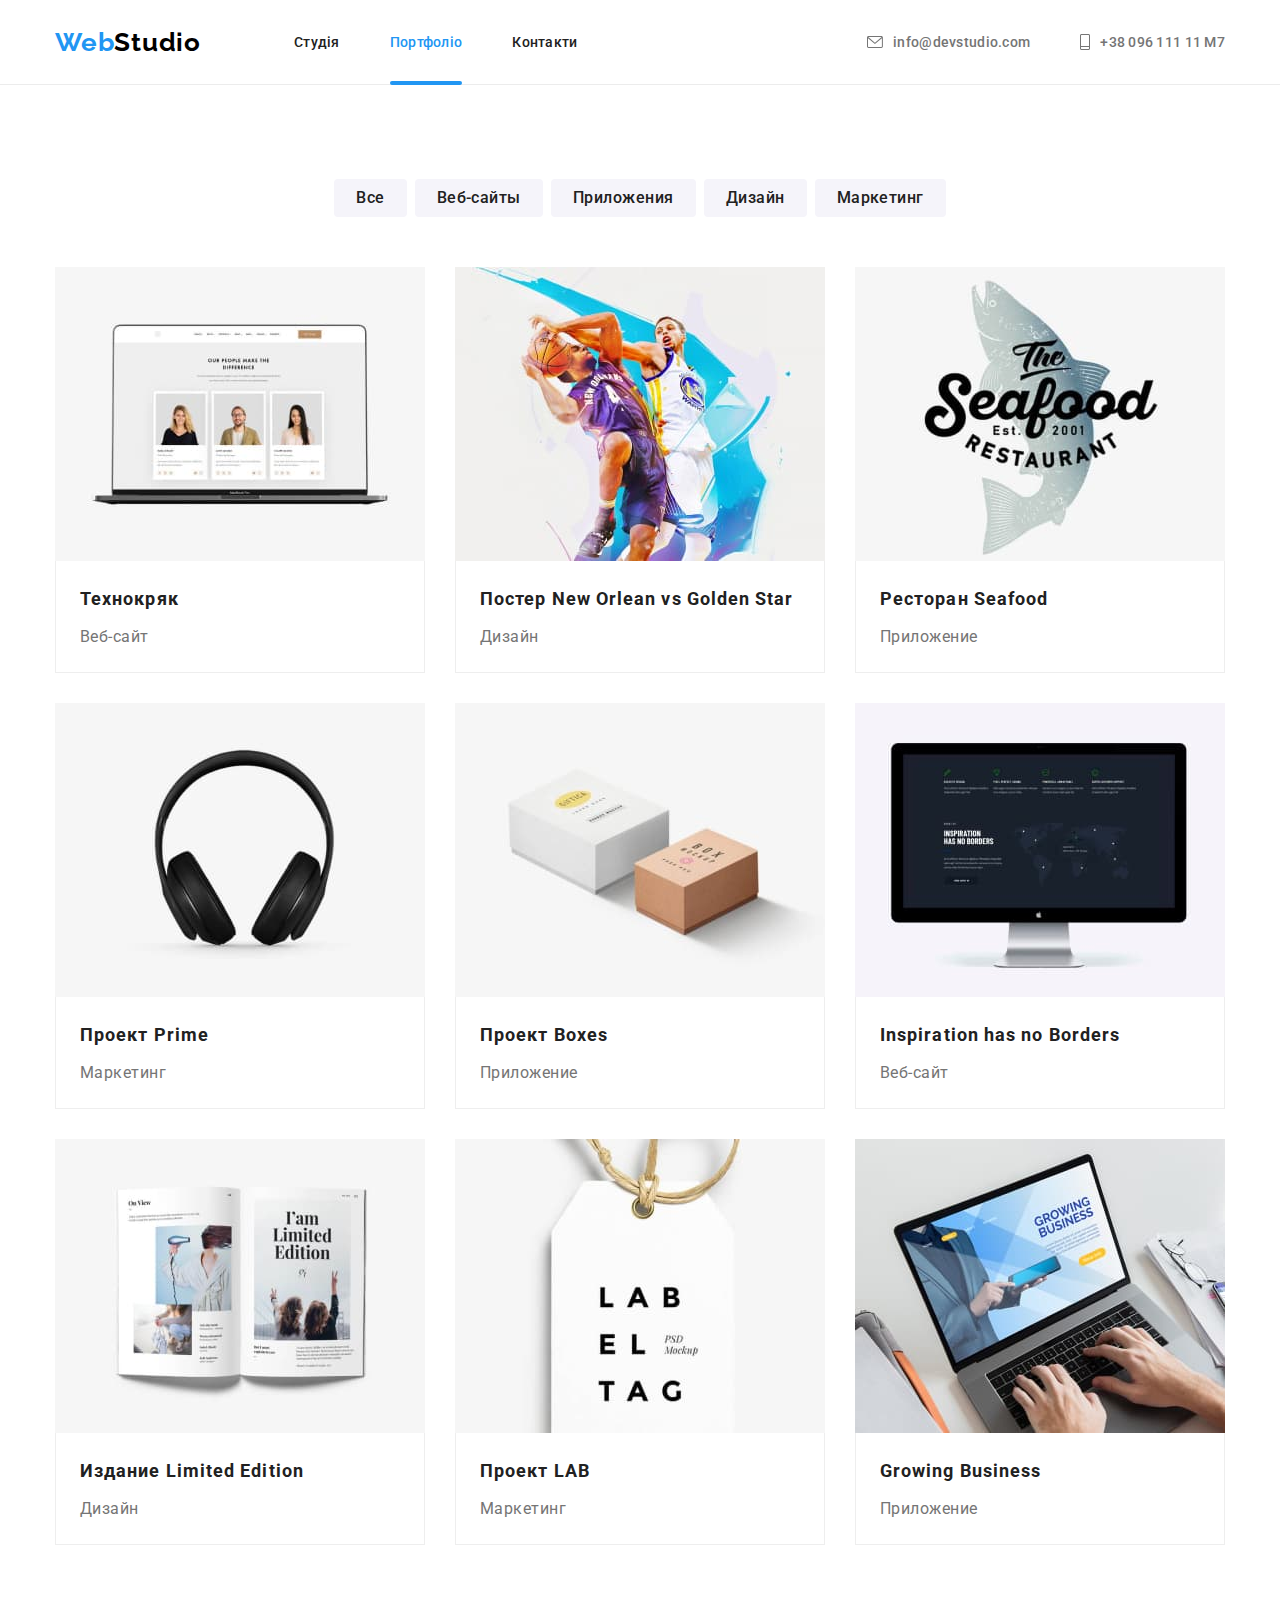
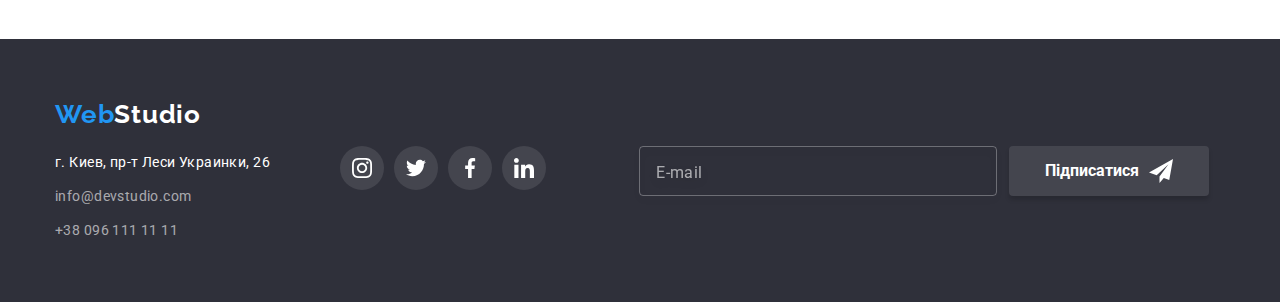
==== commit 74de664b: "HW-7 - finish" ====
--- a/portfolio.html
+++ b/portfolio.html
@@ -23,44 +23,45 @@
       href="https://cdnjs.cloudflare.com/ajax/libs/animate.css/4.1.1/animate.min.css"
     />
     <link href="https://unpkg.com/aos@2.3.1/dist/aos.css" rel="stylesheet" />
-    <link rel="stylesheet" href="./css/styles.css" />
+
+    <link rel="stylesheet" href="./css/main.min.css" />
   </head>
   <body>
     <!---------- HEADER ---------->
     <header class="header">
       <div class="container">
-        <nav class="header-nav">
+        <nav class="navigation">
           <a
-            class="header-logo link animate__animated animate__flip animate__delay-2s animate__slow"
+            class="header__logo link animate__animated animate__flip animate__delay-2s animate__slow"
             href="./index.html"
           >
-            Web<span class="header-logo-studio">Studio</span></a
+            Web<span class="navigation__logo--black">Studio</span></a
           >
-          <ul class="header-list list">
-            <li class="header-item link">
-              <a href="./index.html" class="header-link link">Студия</a>
-            </li>
-            <li class="header-item">
-              <a href="./portfolio.html" class="header-link current link currentt">Портфолио</a>
-            </li>
-            <li class="header-item"><a href="" class="header-link link">Контакты</a></li>
+          <ul class="navigation__list list">
+            <li class="navigation__item">
+              <a href="./index.html" class="navigation__link link ">Студія</a>
+            </li>
+            <li class="navigation__item">
+              <a href="./portfolio.html" class="navigation__link link navigation__current">Портфоліо</a>
+            </li>
+            <li class="navigation__item"><a href="" class="navigation__link link">Контакти</a></li>
           </ul>
         </nav>
         <ul class="contacts list">
-          <li class="contact-mail">
-            <a href="mailto:info@devstudio.com" class="header-contact link">
-              <svg class="header-contact-icon" width="16" height="12">
+          <li class="contacts__mail">
+            <a href="mailto:info@devstudio.com" class="contacts__link link">
+              <svg class="contacts__icon" width="16" height="12">
                 <use href="./images/sprite.svg#icon-envelope"></use>
               </svg>
               info@devstudio.com</a
             >
           </li>
-          <li class="contact-mail">
-            <a href="tel:+380961111111" class="header-contact link">
-              <svg class="header-contact-icon" width="10" height="16">
+          <li class="contacts__mail">
+            <a href="tel:+380961111111" class="contacts__link link">
+              <svg class="contacts__icon" width="10" height="16">
                 <use href="./images/sprite.svg#icon-Vector"></use>
               </svg>
-              +38 096 111 11 11</a
+              +38 096 111 11 M7</a
             >
           </li>
         </ul>
@@ -307,61 +308,61 @@
     <!---------- Футер ---------->
     <footer class="footer section">
       <div class="container">
-        <div class="logo-contacts">
-          <a class="footer-logo link" lang="en" href="./index.html">
-            Web<span class="footer-logo-studio">Studio</span></a
+        <div class="footer__logo-wrap">
+          <a class="footer__logo link" lang="en" href="./index.html">
+            Web<span class="navigation__logo--white">Studio</span></a
           >
           <address>
-            <ul class="footer-list list" id="contacts">
-              <li class="footer-list-item">
+            <ul class="address__list list" id="contacts">
+              <li class="address__item">
                 <a
                   href="https://goo.gl/maps/U5zvmCGQdRFb18JV9"
                   target="_blank"
-                  class="footer-list-address link"
+                  class="address__link link"
                   rel="noopener noreferer nofollow"
                   >г. Киев, пр-т Леси Украинки, 26
                 </a>
               </li>
-              <li class="footer-list-item link">
-                <a href="mailto:info@devstudio.com" class="footer-list-emph link"
+              <li class="address__item">
+                <a href="mailto:info@devstudio.com" class="address__em-ph link"
                   >info@devstudio.com</a
                 >
               </li>
-              <li class="footer-list-item">
-                <a href="tel:+380961111111" class="footer-list-emph link">+38 096 111 11 11</a>
+              <li class="address__item">
+                <a href="tel:+380961111111" class="address__em-ph link">+38 096 111 11 11</a>
               </li>
             </ul>
           </address>
         </div>
-        <div class="footer-add">
-          <p class="footer-add-title" data-aos="fade-down-right">приєднуйтесь</p>
-          <div class="footer-network">
-            <a href="" class="footer-network-add"
-              ><svg class="footer-icon instagram" width="20" height="20">
+
+        <div class="add">
+          <p class="add__title" data-aos="fade-down-right">приєднуйтесь</p>
+          <div class="network">
+            <a href="" class="network__link"
+              ><svg class="network__icon instagram" width="20" height="20">
                 <use href="./images/sprite.svg#icon-instagram"></use></svg></a
-            ><a href="" class="footer-network-add"
-              ><svg class="footer-icon twitter" width="20" height="20">
+            ><a href="" class="network__link"
+              ><svg class="network__icon twitter" width="20" height="20">
                 <use href="./images/sprite.svg#icon-twitter"></use></svg></a
-            ><a href="" class="footer-network-add"
-              ><svg class="footer-icon facebook" width="20" height="20">
+            ><a href="" class="network__link"
+              ><svg class="network__icon facebook" width="20" height="20">
                 <use href="./images/sprite.svg#icon-facebook"></use></svg></a
-            ><a href="" class="footer-network-add"
-              ><svg class="footer-icon linkedin" width="20" height="20">
+            ><a href="" class="network__link"
+              ><svg class="network__icon linkedin" width="20" height="20">
                 <use href="./images/sprite.svg#icon-linkedin"></use></svg
             ></a>
           </div>
         </div>
-        <div class="footer-form">
-          <p class="footer-form-title" data-aos="fade-down-left">Підпишіться на розсилку</p>
-          <div class="subscribe-wrapp">
-            <form class="footerform">
-              <label class="footer-label">
-                <input class="footer-input" type="email" name="email" placeholder="E-mail" />
+
+        <div class="subscribe">
+          <p class="subscribe__title" data-aos="fade-down-left">Підпишіться на розсилку</p>
+            <form class="subscribe__form">
+              <label class="subscribe__label">
+                <input class="subscribe__input" type="email" name="email" placeholder="E-mail" />
               </label>
-              <button type="submit" class="footer-btn" >Підписатися <svg class="footer-icon-subscribe" width="24" height="24">
+              <button type="submit" class="subscribe__btn" >Підписатися<svg class="subscribe__icon" width="24" height="24">
                 <use href="./images/sprite.svg#icon-subscribe"></use></svg></button>
             </form>
-          </div>
         </div>
       </div>
     </footer>
--- a/css/styles.css
+++ b/css/styles.css
@@ -1,1004 +1,20 @@
 /* ---------- GENERAL ---------- */
-:root {
-  --main-text-color: #212121;
-  --second-text-color: #757575;
-  --third-text-color: #ffffff;
-  --hover-text-color: #2196f3;
-  --first-bcg-color: #2f303a;
-  --second-bcg-color: #f5f4fa;
-  --third-bcg-color: #ffffff;
-  --border-color: #eeeeee;
-  --icon-color: #afb1b8;
-}
-p,
-h1,
-h2,
-h3,
-h4,
-h5,
-h6 {
-  margin: 0;
-  padding: 0;
-}
-ul,
-ol {
-  margin: 0;
-  padding-left: 0;
-}
-a {
-  color: currentColor;
-  text-decoration: none;
-}
-address {
-  font-style: normal;
-}
-button {
-  cursor: pointer;
-  outline: transparent;
-}
 
-body {
-  background-color: #ffffff;
-  font-family: 'Roboto', 'Raleway', sans-serif;
-}
-.html {
-  box-sizing: border-box;
-}
-
-img {
-  display: block;
-}
-
-.header {
-  background-color: var(--);
-  border-bottom: 1px solid #ececec;
-}
-header .container {
-  display: flex;
-  align-items: center;
-}
-
-.header-logo {
-  margin-right: 93px;
-}
-.header-contact-link {
-  display: flex;
-  align-items: baseline;
-}
-.header-contact-icon {
-  margin-right: 10px;
-  padding-top: 0;
-  padding-bottom: 0;
-  fill: currentColor;
-  align-items: center;
-  transition: fill 250ms cubic-bezier(0.4, 0, 0.2, 1);
-}
-.contact-mail:hover .header-contact-icon {
-  fill: var(--hover-text-color);
-  display: inline-block;
-  align-self: center;
-}
-
-.container {
-  /* width: 100%; прибираємо*/
-  width: 1200px;
-  margin: 0 auto;
-  padding-left: 15px;
-  padding-right: 15px;
-}
-.hero-img {
-  /* max-width: 1600px;
-  margin-left: auto;
-  margin-right: auto;
-  outline: 1px solid red;
-  background-image: url(../images/header.jpg);
-  background-repeat: no-repeat;
-  background-size: contain;
-  background-position: center; */
-
-  /* display: flex;
-  align-items: center;
-  background-image: linear-gradient (to right, rgba(0, 0, 0, 0.4), rgba(0, 0, 0, 0.4)); */
-}
-
-.section.hero {
-  max-width: 1600px;
-  max-height: 600px;
-  margin: 0 auto;
-  background-color: var(--first-bcg-color);
-  background-image: linear-gradient(to right, rgba(47, 48, 58, 0.4), rgba(47, 48, 58, 0.4)),
-    url(../images/header.jpg);
-  background-size: cover;
-  background-repeat: no-repeat;
-  background-position: center;
-  padding: 200px 0;
-}
-
-.list {
-  list-style: none; /*забирає крапку перед списком*/
-  padding: 0;
-  margin: 0;
-}
-.link {
-  text-decoration: none; /*забирає підкреслення посилання*/
-}
-.visually-hidden {
-  position: absolute;
-  white-space: nowrap;
-  width: 1px;
-  height: 1px;
-  overflow: hidden;
-  border: 0;
-  padding: 0;
-  clip: rect(0 0 0 0);
-  clip-path: inset(50%);
-  margin: -1px;
-}
 /* ---------- ХЕДЕР ---------- */
-.header-nav .link.current {
-  color: var(--hover-text-color);
-  margin-left: auto;
-}
-/* Тут Данилко розказує про створення лінії для підкреслення current link: https://youtu.be/gtG1pi5EwMY?t=6639 */
-.currentt {
-  position: relative;
-}
-.currentt::after {
-  position: absolute;
-  content: '';
-  width: 100%;
-  height: 4px;
-  background-color: var(--hover-text-color);
-  border-radius: 2px;
-  left: 0;
-  bottom: -3px;
-}
-
-.header-nav {
-  display: flex;
-  align-items: center;
-}
-.header-list {
-  display: flex;
-  gap: 50px;
-}
-.header-logo {
-  font-family: 'Raleway';
-  font-weight: 700;
-  padding-top: 24px;
-  padding-bottom: 24px;
-  font-size: 26px;
-  line-height: 1.19;
-  letter-spacing: 0.03em;
-  color: var(--hover-text-color);
-}
-.contacts {
-  display: flex;
-  align-items: center;
-  margin-left: auto;
-  gap: 50px;
-}
-
-.header-logo-studio {
-  color: #000000;
-}
-
-.header-link {
-  display: block;
-  font-weight: 500;
-  font-size: 14px;
-  line-height: 1.143;
-  letter-spacing: 0.02em;
-  color: var(--main-text-color);
-  padding-top: 32px;
-  padding-bottom: 32px;
-  display: block;
-  transition: color 250ms cubic-bezier(0.4, 0, 0.2, 1);
-}
-
-.header-link:hover,
-.header-link:focus {
-  color: var(--hover-text-color);
-}
-
-.header-contact {
-  font-weight: 500;
-  font-size: 14px;
-  line-height: 1.43;
-  letter-spacing: 0.02em;
-  padding-top: 32px;
-  padding-bottom: 32px;
-  color: var(--second-text-color);
-  display: flex;
-  align-items: center;
-  transition: color 250ms cubic-bezier(0.4, 0, 0.2, 1);
-}
-.header-contact:hover,
-.header-contact:focus {
-  color: var(--hover-text-color);
-}
 
 /* ---------- ГЕРОЙ ---------- */
-/* .hero-content {
-  max-width: 696px;
-  padding: 200px auto 30px auto;
-  display: flex;
-  text-align: center;
-} */
-div {
-  display: block;
-}
-
-/* .hero {
-  background-color: var(--first-bcg-color);
-  padding: 200px 0;
-} */
-.hero-title {
-  margin: 0 auto 30px;
-  max-width: 696px;
-  font-weight: 900;
-  font-size: 44px;
-  line-height: 1.36;
-  text-align: center;
-  letter-spacing: 0.06em;
-  text-transform: uppercase;
-  color: var(--third-text-color);
-}
-.hero-btn {
-  display: block;
-  margin: auto;
-  padding: 10px 32px;
-  font-family: 'Roboto';
-  font-weight: 700;
-  font-size: 16px;
-  line-height: 1.875;
-  letter-spacing: 0.06em;
-  background-color: var(--hover-text-color);
-  color: var(--third-text-color);
-  border: none;
-  border-radius: 5px;
-  transition: background-color 250ms cubic-bezier(0.4, 0, 0.2, 1);
-}
-.hero-btn:hover {
-  cursor: pointer;
-  background-color: #188ce8;
-}
 
 /* ---------- ОСОБЕННОСТИ ---------- */
-.section {
-  padding: 94px 0;
-}
-.features-icon-box {
-  display: flex;
-  width: 270px;
-  height: 120px;
-  background-color: var(--second-bcg-color);
-  align-items: center;
-  justify-content: center;
-  margin-bottom: 30px;
-}
-.section.features {
-  padding-bottom: 94px;
-}
-.features-subtitle {
-  font-weight: 700;
-  font-size: 14px;
-  line-height: calc(16 / 14);
-  letter-spacing: 0.03em;
-  text-transform: uppercase;
-  max-width: 270px;
-  margin-bottom: 10px;
-}
-.features-text {
-  min-width: 270px;
-  font-size: 14px;
-  line-height: calc(24 / 14);
-  letter-spacing: 0.03em;
-  color: var(--second-text-color);
-}
 
-.features-list {
-  list-style: none;
-  display: flex;
-  gap: 30px;
-  align-items: center;
-}
-/* .features-item {
-  max-width: 270px;
-} */
 /* ---------- ПОРТФОЛИО ---------- */
-.section.portfolio {
-  padding-top: 0;
-}
-.portfolio {
-  background-color: var(--third-bcg-color);
-  text-align: center;
-}
-.clients-title,
-.portfolio-title,
-.team-title {
-  font-weight: 700;
-  font-size: 36px;
-  line-height: calc(42 / 36);
-  text-align: center;
-  letter-spacing: 0.03em;
-  color: var(--main-text-color);
-  margin-bottom: 50px;
-}
-.portfolio-list {
-  display: flex;
-  /* justify-content: center;  чому не потрібно використовувати?*/
-  gap: 30px;
-}
-.portfolio-list-title {
-  background-color: #fff;
-  position: relative;
-}
-
-.portfolio-cover-text {
-  position: absolute;
-  bottom: 0;
-  left: 0;
-  color: #fff;
-  background-color: rgba(47, 48, 58, 0.8);
-  font-weight: 700;
-  font-size: 14px;
-  line-height: 1.14;
-  letter-spacing: 0.03em;
-  text-transform: uppercase;
-  width: 100%;
-  height: 70px;
-  padding: 27px auto;
-  display: flex;
-  justify-content: center;
-  align-items: center;
-}
 
 /* ---------- НАША КОМАНДА ---------- */
-.team {
-  background-color: var(--second-bcg-color);
-  padding-bottom: 94px;
-  padding-top: 94px;
-}
-.team-name {
-  font-weight: 500;
-  font-size: 16px;
-  line-height: calc(19 / 16);
-  text-align: center;
-  letter-spacing: 0.03em;
-  color: var(--main-text-color);
-  margin-bottom: 10px;
-}
-.team-list {
-  display: flex;
-  gap: 30px;
-}
-.team-name-job {
-  font-size: 16px;
-  line-height: calc(19 / 16);
-  text-align: center;
-  letter-spacing: 0.03em;
-  color: var(--second-text-color);
-  margin-bottom: 16px;
-}
-.team-combine {
-  padding-top: 30px;
-  padding-bottom: 30px;
-}
-.team-list-title {
-  background-color: #ffffff;
-  border: 0px #ffffff solid;
-  box-shadow: 0px 1px 3px rgba(0, 0, 0, 0.12), 0px 1px 1px rgba(0, 0, 0, 0.14),
-    0px 2px 1px rgba(0, 0, 0, 0.2);
-  border-radius: 0px 0px 4px 4px;
-}
-.team-soc-link {
-  width: 44px;
-  height: 44px;
-  border-radius: 50%;
-  background-color: #fff;
-  display: flex;
-  align-items: center;
-  justify-content: center;
-  color: var(--icon-color);
-  transition: background-color 250ms cubic-bezier(0.4, 0, 0.2, 1),
-    color 250ms cubic-bezier(0.4, 0, 0.2, 1);
-  /* transition - плавная смена цвета при ховере */
-}
-.team-soc-icon {
-  fill: currentColor;
-}
-.team-soc-link:focus,
-.team-soc-link:hover {
-  background-color: var(--hover-text-color);
-  color: #fff;
-}
-
-/* второй вариант, как можно сделать смену цвета при ховере на icon: */
-/* .team-soc-link:hover {
-  background-color: var(--hover-text-color);
-}
-.team-soc-link:hover .team-soc-icon {
-  fill: #fff;
-}
-.team-soc-icon {
-  fill: var(--icon-color);
-} */
-
-.team-soc {
-  display: flex;
-  justify-content: center;
-  gap: 10px;
-}
-/* ---------- Постійні клієнти ---------- */
-/* .icon-client-link {
-  display: flex;
-  width: 170px;
-  height: 92px;
-  border: 1px solid var(--icon-color);
-  border-radius: 4px;
-  fill: var(--icon-color);
-  align-items: center;
-  justify-content: center;
-} */
-
-.clients-link {
-  display: flex;
-  width: 170px;
-  height: 92px;
-  border: 1px solid var(--icon-color);
-  border-radius: 4px;
-  fill: var(--icon-color);
-  align-items: center;
-  justify-content: center;
-  outline: transparent;
-  transition: border 250ms cubic-bezier(0.4, 0, 0.2, 1), fill 250ms cubic-bezier(0.4, 0, 0.2, 1);
-}
-.clients-link:hover,
-.clients-link:focus {
-  fill: var(--hover-text-color);
-  border: 1px solid var(--hover-text-color);
-}
-
-.clients-list {
-  display: flex;
-  margin-top: 50px;
-  gap: 30px;
-}
 
 /* ---------- ФУТЕР ---------- */
-.footer {
-  padding: 60px 0;
-  background-color: var(--first-bcg-color);
-}
 
-.footer-logo {
-  font-family: 'Raleway';
-  font-weight: 700;
-  font-size: 26px;
-  line-height: 1.19;
-  letter-spacing: 0.03em;
-  color: var(--hover-text-color);
-}
-
-.footer-logo-studio {
-  color: #ffffff;
-}
-.footer-list {
-  margin-top: 20px;
-}
-.footer-list-item:nth-child(1) {
-  margin-bottom: 10px;
-}
-.footer-list-item:nth-child(2) {
-  margin-bottom: 10px;
-}
-.footer-list-address {
-  font-style: normal;
-  font-weight: 400;
-  font-size: 14px;
-  line-height: calc(24 / 14);
-  letter-spacing: 0.03em;
-  color: var(--third-text-color);
-}
-.footer-list-emph {
-  /* margin-bottom: 60px; */
-  font-style: normal;
-  font-weight: 400;
-  font-size: 14px;
-  line-height: calc(24 / 14);
-  letter-spacing: 0.03em;
-  color: rgba(255, 255, 255, 0.6);
-  transition: color 250ms cubic-bezier(0.4, 0, 0.2, 1);
-}
-.footer-list-emph:hover,
-.footer-list-emph:focus {
-  color: var(--hover-text-color);
-}
-.add-title {
-  font-family: 'Roboto';
-  font-style: normal;
-  font-weight: 700;
-  font-size: 14px;
-  line-height: 16px;
-  letter-spacing: 0.03em;
-  text-transform: uppercase;
-  color: #ffffff;
-}
-/* ---------- PORTFOLIO ---------- */
 /* ---------- PORTFOLIO ---------- */
 
-.filter {
-  padding: 94px 0 50px;
-  background-color: aqua;
-}
-.filter-btn {
-  display: flex;
-  margin-bottom: 50px;
-  justify-content: center;
-  gap: 8px;
-}
-
-.filter-btn-name {
-  padding: 6px 22px;
-  font-family: 'Roboto';
-  font-style: normal;
-  font-weight: 500;
-  font-size: 16px;
-  line-height: calc(26 / 16);
-  text-align: center;
-  letter-spacing: 0.03em;
-  color: var(--main-text-color);
-  background-color: var(--second-bcg-color);
-  cursor: pointer;
-  border: none;
-  border-radius: 4px;
-  transition: color 250ms cubic-bezier(0.4, 0, 0.2, 1),
-    background-color 250ms cubic-bezier(0.4, 0, 0.2, 1),
-    box-shadow 250ms cubic-bezier(0.4, 0, 0.2, 1);
-}
-.filter-btn-name:hover,
-.filter-btn-name:focus {
-  cursor: pointer;
-  color: var(--third-text-color);
-  background-color: var(--hover-text-color);
-  box-shadow: 0px 3px 1px rgba(0, 0, 0, 0.1), 0px 1px 2px rgba(0, 0, 0, 0.08),
-    0px 2px 2px rgba(0, 0, 0, 0.12);
-}
-.example-link,
-.example-card {
-  flex-basis: calc((100% - 2 * 30px) / 3);
-}
-
-.example-link,
-.example-link {
-  cursor: pointer;
-  border-radius: 4px;
-  display: block;
-}
-.example-box {
-  position: relative;
-}
-
-/* .example-box:hover .example-cover-text означає: при наведенні курсору на .example-box змінюй текст, а саме - підганяй його до верху */
-.example-card:hover .example-cover-text,
-.example-link:focus .example-cover-text {
-  transform: translateY(0%);
-  /* transition: color #fff 500ms cubic-bezier(0.4, 0, 0.2, 1),
-    background-color 500ms rgba(33, 150, 243, 0.9); */
-}
-/*  */
-.example-box-wrap {
-  position: relative;
-  overflow: hidden;
-  /* overflow: hidden - створює умовный карман в який  ховаєтсья вспливаюче вікно*/
-}
-.example-cover-text {
-  position: absolute;
-  top: 0;
-  left: 0;
-  color: #fff;
-  background-color: rgba(33, 150, 243, 0.9);
-  padding: 63px 24px;
-  font-size: 18px;
-  font-weight: 400;
-  line-height: 1.55;
-  height: 100%;
-  transform: translateY(100%);
-  transition: 500ms cubic-bezier(0.4, 0, 0.2, 1);
-  overflow: auto;
-  /* overflow: auto - дозволяє зявлятись скролу, якщо є переповнення
-  overflow: scroll - скрол буде завжди */
-}
-
-.example-link:focus,
-.example-link:hover {
-  box-shadow: 0px 3px 1px rgba(0, 0, 0, 0.1), 0px 1px 2px rgba(0, 0, 0, 0.08),
-    0px 2px 2px rgba(0, 0, 0, 0.12);
-  outline: transparent;
-}
-
-.examples {
-  display: flex;
-  gap: 30px;
-  flex-wrap: wrap;
-}
-.example-list {
-  padding: 20px 24px;
-  border-left: 1px solid var(--border-color);
-  border-bottom: 1px solid var(--border-color);
-  border-right: 1px solid var(--border-color);
-}
-
-.example-name {
-  margin-bottom: 5px;
-  font-weight: 700;
-  font-size: 18px;
-  line-height: 2;
-  letter-spacing: 0.06em;
-  color: var(--main-text-color);
-}
-.example-type {
-  font-weight: 400;
-  font-size: 16px;
-  line-height: 1.88;
-  letter-spacing: 0.03em;
-  color: var(--second-text-color);
-}
-
 /* ---------- FOOTER ---------- */
-/* ---------- FOOTER ---------- */
-
-.footer-add {
-  display: block;
-
-  margin-left: 70px;
-}
-.footer-form-title,
-.footer-add-title {
-  color: var(--third-text-color);
-  margin-bottom: 20px;
-  font-style: normal;
-  font-weight: 700;
-  font-size: 14px;
-  line-height: 16px;
-  letter-spacing: 0.03em;
-  text-transform: uppercase;
-  
-  /* text-align: left; */
-}
-
-.footer-network {
-  display: flex;
-  gap: 10px;
-}
-
-.footer-network-add {
-  background: rgba(255, 255, 255, 0.1);
-  fill: var(--third-text-color);
-  display: flex;
-  width: 44px;
-  height: 44px;
-  border-radius: 44px;
-  align-items: center;
-  justify-content: center;
-  transition: background-color 250ms cubic-bezier(0.4, 0, 0.2, 1);
-}
-/* .footer-icon {
-  width: 20px;
-  height: 20px;
-} */
-.footer-network-add:hover,
-.footer-network-add:focus {
-  background-color: var(--hover-text-color);
-}
-.footer .container {
-  display: flex;
-  align-items: baseline;
-}
-
-.footer-form {
-  margin-left: 93px;
-}
-.footerform {
-  display: flex;
-
-}
-.footer-input {
-  width: 358px;
-  height: 50px;
-  background-color: transparent;
-  outline: transparent;
-  border: 1px solid rgba(255, 255, 255, 0.3);
-  filter: drop-shadow(0px 4px 4px rgba(0, 0, 0, 0.15));
-  border-radius: 4px;
-  padding: 15px 0 15px 16px;
-  color: var(--third-text-color);
-  font-weight: 400;
-  font-size: 20px;
-  font-height: 1.25;
-  letter-spacing: 0.03em;
-}
-.footer-input::placeholder {
-  font-weight: 400;
-  font-size: 16px;
-  font-height: 1.25;
-  /* display: flex;
-  align-items: center; */
-  letter-spacing: 0.03em;
-  color: rgba(255, 255, 255, 0.6);
-}
-.footer-btn {
-  width: 200px;
-  height: 50px;
-  background-color: var(--hover-text-color);
-  color: var(--third-text-color);
-  font-weight: 700;
-  font-size: 16px;
-  line-height: 1.87;
-  display: inline;
-  align-items: center;
-  justify-content: center;
-  box-shadow: 0px 4px 4px rgba(0, 0, 0, 0.15);
-  border-radius: 4px;
-  border: none;
-  transition: background-color 250ms cubic-bezier(0.4, 0, 0.2, 1);
-}
-.footer-icon-subscribe {
-  fill: var(--third-text-color);
-}
-.footer-btn {
-  fill: var(--hover-text-color);
-  display: flex;
-  align-self: center;
-  justify-content: center;
-  margin-left: 12px;
-}
-.footer-btn, .footer-icon-subscribe {
-  display: flex;
-  align-self: center;
-  justify-content: center;
-  gap: 10px;
-  color: white;
-  fill: white;
-  background-color: rgba(68, 69, 78, 1);
-}
-.footer-icon-subscribe {
-  background-color: transparent;
-  transition: background-color 250ms cubic-bezier(0.4, 0, 0.2, 1);
-}
-.footer-btn:hover, .footer-icon-subscribe:hover {
-
-  color: white;
-background-color: var(--hover-text-color);
-}
 
 /*  --  backdrop --  */
 
-.backdrop {
-  position: fixed;
-  /* position: fixed - використовується для фіксації на екрані при скролі, збільшенні, зменшенні */
-  top: 0;
-  width: 100vw;
-  height: 100vh;
-  /* VW (Viewport Width) & VH (Viewport Height) - відносла ширина і висота екрану */
-  background-color: rgba(0, 0, 0, 0.2);
-  transition: opacity 250ms cubic-bezier(0.4, 0, 0.2, 1),
-    visibility 250ms cubic-bezier(0.4, 0, 0.2, 1);
-}
-.backdrop.is-hidden .modal {
-  transform: translate(-50%, -50%) scale(0);
-}
-
-.modal {
-  padding: 40px;
-  width: 528px;
-  height: 581px;
-  background-color: #fff;
-  box-shadow: 0px 1px 3px rgba(0, 0, 0, 0.12), 0px 1px 1px rgba(0, 0, 0, 0.14),
-    0px 2px 1px rgba(0, 0, 0, 0.2);
-  border-radius: 4px;
-  position: absolute;
-  top: 50%;
-  left: 50%;
-  transform: translate(-50%, -50%) scale(1);
-  transition: transform 250ms cubic-bezier(0.4, 0, 0.2, 1);
-}
-.modal-close {
-  width: 30px;
-  height: 30px;
-  border: 1px solid rgba(0, 0, 0, 0.1);
-  border-radius: 50%;
-  background-color: transparent;
-  display: flex;
-  align-items: center;
-  justify-content: center;
-  position: absolute;
-  right: 8px;
-  top: 8px;
-  transition: background-color 250ms cubic-bezier(0.4, 0, 0.2, 1),
-    fill 250ms cubic-bezier(0.4, 0, 0.2, 1);
-}
-/* .modal-icon {
-  display: flex;
-  background-color: transparent;
-  fill: currentColor;
-  background-color: transparent;
-  transition: background-color 250ms cubic-bezier(0.4, 0, 0.2, 1),
-    fill 250ms cubic-bezier(0.4, 0, 0.2, 1);
-} */
-
-/* .modal-close:hover,
-.modal-close:focus {
-  background-color: var(--hover-text-color);
-  fill: #eeeeee;
-} */
-
-.modal-close:hover .modal-icon {
-  fill: var(--hover-text-color);
-}
-
-.is-hidden {
-  visibility: hidden;
-  opacity: 0;
-  pointer-events: none;
-  /* pointer-events: none - забирає можливість перекривання і клацання у прозорого модального вікна */
-}
-
-/* тут Данилко розказує про те, як робитианімацію на модальне вікно https://youtu.be/gtG1pi5EwMY?t=6060 */
-
-.modal-form {
-  display: inline-block;
-  margin-top: 12px;
-  width: 100%;
-}
-.modal-title {
-display: block;
-font-weight: 700;
-font-size: 20px;
-line-height: 1.15;
-text-align: center;
-letter-spacing: 0.03em;
-}
-
-.input-wrap {
-  display: flex;
-  flex-direction: column;
-  position: relative;
-}
-
-.modal-field {
-  margin-bottom: 12px;
-}
-.modal-label {
-  display: block;
-  font-weight: 400;
-  font-size: 12px;
-  line-height: 1.16;
-  letter-spacing: 0.01em;
-  color: #757575;
-  margin-bottom: 4px;
-}
-
-.input-wrap {
-  /* position: relative; */
-}
-.modal-input {
-  width: 100%;
-  height: 40px;
-  border: 1px solid rgba(33, 33, 33, 0.2);
-  border-radius: 4px;
-  padding-left: 42px;
-  outline: transparent;
-  cursor: pointer;
-  fill: #000000;
-  transition: border-color 2500ms cubic-bezier(0.4, 0, 0.2, 1),
-  fill 2500ms cubic-bezier(0.4, 0, 0.2, 1);
-}
-.modal-input:focus ~ .input-modal-icon {
-  fill: var(--hover-text-color);
-}
-
-.modal-text {
-  width: 100%;
-  height: 120px;
-  border: 1px solid rgba(33, 33, 33, 0.2);
-  border-radius: 4px;
-  resize: none;
-  padding: 12px;
-  outline: transparent;
-  cursor: pointer;
-  font-weight: 400;
-  font-size: 12px;
-  line-height: 1.16;
-  letter-spacing: 0.01em;
-  color: rgba(117, 117, 117, 0.5);
-}
-
-.input-wrap textarea[name="comment"] {
-  padding: 12px 16px;
-}
-
-
-
-.modal-contract {
-color: var(--hover-text-color);
-cursor: pointer;
-text-decoration: underline;
-}
-
-.button-submit {
-  display: flex;
-  margin-top: 30px;
-  margin-left: auto;
-  margin-right: auto;
-  padding: 10px 55px 10px 56px;
-  font-weight: 700;
-  font-size: 16px;
-  line-height: 1.88;
-  align-items: center;
-  text-align: center;
-  letter-spacing: 0.06em;
-  color: var(--third-text-color);
-  background-color: var(--hover-text-color);
-  border: 1px solid transparent;
-  border-radius: 4px;
-  cursor: pointer;
-  transition: background-color 250ms cubic-bezier(0.4, 0, 0.2, 1), box-shadow 250ms cubic-bezier(0.4, 0, 0.2, 1);
-}
-
-.input-modal-icon {
-  position: absolute;
-  left: 12px;
-  top: 50%;
-  transform: translateY(-50%);
-  transition: fill 250ms cubic-bezier(0.4, 0, 0.2, 1);
-}
-
-
-.checkbox,
-.visually-hidden {
-  position: absolute;
-  white-space: nowrap;
-  width: 1px;
-  height: 1px;
-  overflow: hidden;
-  border: 0;
-  padding: 0;
-  clip: rect(0 0 0 0);
-  clip-path: inset(50%);
-  margin: -1px
-}
-
-.agree-icon {
-  display: inline-block;
-  width: 15px;
-  height: 15px;
-  background-color: transparent;
-  border: 2px solid black;
-  border-radius: 4px;
-}
-
-.modal-agree {
-  margin-left: 10px;
-}
-
-.checkbox:checked + .agree-icon {
-  background-color: var(--hover-text-color);
-  background-image: url(../images/Vector.svg);
-  border: 2px solid var(--hover-text-color);
-  background-size: contain;
-  background-repeat: no-repeat;
-  background-origin: content-box;
-  background-position: 50% 50%;
-}
-
-.agree-text {
-  margin-left: 8px;
-}
-.checkbox-label {
-  display: flex;
-  align-items: center;
-  justify-content: center;
-
-}--- a/css/main.min.css
+++ b/css/main.min.css
@@ -0,0 +1 @@
+p,h1,h2,h3,h4,h5,h6{margin:0;padding:0}ul,ol{margin:0;padding-left:0}a{color:currentColor;text-decoration:none}address{font-style:normal}button{cursor:pointer;outline:rgba(0,0,0,0)}body{background-color:var(--third-bcg-color);font-family:"Roboto","Raleway",sans-serif}img{display:block}div{display:block}.list{list-style:none;padding:0}.link{text-decoration:none}.clients__title,.portfolio__title,.team__title{font-weight:700;font-size:36px;line-height:1.1666666667;text-align:center;letter-spacing:.03em;color:var(--main-text-color);margin-bottom:50px}:root{--black-color:#000000;--main-text-color: #212121;--second-text-color: #757575;--third-text-color: #ffffff;--hover-text-color: #2196f3;--first-bcg-color: #2f303a;--second-bcg-color: #f5f4fa;--third-bcg-color: #ffffff;--border-color: #eeeeee;--icon-color: #afb1b8;--btn-hover-color: #188ce8}.navigation__logo--black{color:var(--black-color)}.navigation__logo--white{color:var(--third-text-color)}.visually-hidden{position:absolute;white-space:nowrap;width:1px;height:1px;overflow:hidden;border:0;padding:0;clip:rect(0 0 0 0);clip-path:inset(50%);margin:-1px}.general__btn{display:block;margin:auto;padding:10px 32px;font-family:"Roboto";font-weight:700;font-size:16px;line-height:1.875;letter-spacing:.06em;background-color:var(--hover-text-color);color:var(--third-text-color);border:none;border-radius:5px;transition:background-color 250ms cubic-bezier(0.4, 0, 0.2, 1)}.general__btn:hover{cursor:pointer;background-color:var(--btn-hover-color)}.general__btn:focus{border:1px solid #000}.button-submit{display:flex;margin-left:auto;margin-right:auto;padding:10px 55px 10px 56px;font-weight:700;font-size:16px;line-height:1.88;align-items:center;text-align:center;letter-spacing:.06em;color:var(--third-text-color);background-color:var(--hover-text-color);border:1px solid rgba(0,0,0,0);border-radius:4px;cursor:pointer;transition:background-color 250ms cubic-bezier(0.4, 0, 0.2, 1),box-shadow 250ms cubic-bezier(0.4, 0, 0.2, 1)}.button-submit:focus{background-color:var(--btn-hover-color);border:1px solid #000}.button-submit:hover{cursor:pointer;background-color:var(--btn-hover-color)}.container{width:1200px;margin:0 auto;padding-left:15px;padding-right:15px}header .container{display:flex;align-items:center}.section{padding:94px 0}.header{border-bottom:1px solid #ececec}.header__logo{font-family:"Raleway";font-weight:700;padding-top:24px;padding-bottom:24px;font-size:26px;line-height:1.19;letter-spacing:.03em;color:var(--hover-text-color);margin-right:93px}.contacts__icon{margin-right:10px;padding-top:0;padding-bottom:0;fill:currentColor;align-items:center;transition:fill 250ms cubic-bezier(0.4, 0, 0.2, 1)}.contacts__mail:hover .contacts__icon{fill:var(--hover-text-color);display:inline-block;align-self:center}.navigation__current::after{position:absolute;content:"";width:100%;height:4px;background-color:var(--hover-text-color);border-radius:2px;left:0;bottom:-3px}.navigation{display:flex;align-items:center}.navigation .link.navigation__current{color:var(--hover-text-color);margin-left:auto;position:relative}.navigation__list{display:flex;gap:50px}.contacts{display:flex;align-items:center;margin-left:auto;gap:50px}.navigation__link{display:block;font-weight:500;font-size:14px;line-height:1.143;letter-spacing:.02em;color:var(--main-text-color);padding-top:32px;padding-bottom:32px;display:block;transition:color 250ms cubic-bezier(0.4, 0, 0.2, 1)}.navigation__link:hover,.navigation__link:focus{color:var(--hover-text-color)}.contacts__link{font-weight:500;font-size:14px;line-height:1.43;letter-spacing:.02em;padding-top:32px;padding-bottom:32px;color:var(--second-text-color);display:flex;align-items:center;transition:color 250ms cubic-bezier(0.4, 0, 0.2, 1)}.contacts__link:hover,.contacts__link:focus{color:var(--hover-text-color)}.general.section{max-width:1600px;max-height:600px;margin:0 auto;background-color:var(--first-bcg-color);background-image:linear-gradient(to right, rgba(47, 48, 58, 0.4), rgba(47, 48, 58, 0.4)),url(../images/header.jpg);background-size:cover;background-repeat:no-repeat;background-position:center;padding:200px 0}.general__title{margin:0 auto 30px;max-width:696px;font-weight:900;font-size:44px;line-height:1.36;text-align:center;letter-spacing:.06em;text-transform:uppercase;color:var(--third-text-color)}.features__icon-box{display:flex;width:270px;height:120px;background-color:var(--second-bcg-color);align-items:center;justify-content:center;margin-bottom:30px}.section.features{padding-bottom:94px}.features__subtitle{font-weight:700;font-size:14px;line-height:1.1428571429;letter-spacing:.03em;text-transform:uppercase;max-width:270px;margin-bottom:10px}.features__subtitle-text{min-width:270px;font-size:14px;line-height:1.7142857143;letter-spacing:.03em;color:var(--second-text-color)}.features__list{list-style:none;display:flex;gap:30px;align-items:center}.section.portfolio{padding-top:0}.portfolio{background-color:var(--third-bcg-color);text-align:center}.portfolio__list{display:flex;gap:30px}.portfolio__item{background-color:var(--third-text-color);position:relative}.portfolio__cover-text{position:absolute;bottom:0;left:0;color:var(--third-text-color);background-color:rgba(47,48,58,.8);font-weight:700;font-size:14px;line-height:1.14;letter-spacing:.03em;text-transform:uppercase;width:100%;height:70px;padding:27px auto;display:flex;justify-content:center;align-items:center}.team{background-color:var(--second-bcg-color);padding-bottom:94px;padding-top:94px}.team__name{font-weight:500;font-size:16px;line-height:1.1875;text-align:center;letter-spacing:.03em;color:var(--main-text-color);margin-bottom:10px}.team__list{display:flex;gap:30px}.team__role{font-size:16px;line-height:1.1875;text-align:center;letter-spacing:.03em;color:var(--second-text-color);margin-bottom:16px}.team__combine{padding-top:30px;padding-bottom:30px}.team__item{background-color:var(--third-bcg-color);border:0px var(--third-bcg-color) solid;box-shadow:0px 1px 3px rgba(0,0,0,.12),0px 1px 1px rgba(0,0,0,.14),0px 2px 1px rgba(0,0,0,.2);border-radius:0px 0px 4px 4px}.team__link{width:44px;height:44px;border-radius:50%;background-color:var(--third-bcg-color);display:flex;align-items:center;justify-content:center;color:var(--icon-color);transition:background-color 250ms cubic-bezier(0.4, 0, 0.2, 1),color 250ms cubic-bezier(0.4, 0, 0.2, 1)}.team__link:focus,.team__link:hover{background-color:var(--hover-text-color);color:var(--third-bcg-color)}.team__icon{fill:currentColor}.team__soc-list{display:flex;justify-content:center;gap:10px}.clients__link{display:flex;width:170px;height:92px;border:1px solid var(--icon-color);border-radius:4px;fill:var(--icon-color);align-items:center;justify-content:center;outline:rgba(0,0,0,0);transition:border 250ms cubic-bezier(0.4, 0, 0.2, 1),fill 250ms cubic-bezier(0.4, 0, 0.2, 1)}.clients__link:hover,.clients__link:focus{fill:var(--hover-text-color);border:1px solid var(--hover-text-color)}.clients__list{display:flex;margin-top:50px;gap:30px}.footer{padding:60px 0;background-color:var(--first-bcg-color)}.footer .container{display:flex;align-items:baseline}.footer__logo{font-family:"Raleway";font-weight:700;font-size:26px;line-height:1.19;letter-spacing:.03em;color:var(--hover-text-color)}.address__list{margin-top:20px}.address__item:nth-child(1){margin-bottom:10px}.address__item:nth-child(2){margin-bottom:10px}.address__link{font-style:normal;font-weight:400;font-size:14px;line-height:1.7142857143;letter-spacing:.03em;color:var(--third-text-color)}.address__em-ph{font-style:normal;font-weight:400;font-size:14px;line-height:1.7142857143;letter-spacing:.03em;color:rgba(255,255,255,.6);transition:color 250ms cubic-bezier(0.4, 0, 0.2, 1)}.address__em-ph:hover,.address__em-ph:focus{color:var(--hover-text-color)}.add-title{font-family:"Roboto";font-style:normal;font-weight:700;font-size:14px;line-height:16px;letter-spacing:.03em;text-transform:uppercase;color:var(--third-text-color)}.add{display:block;margin-left:70px}.subscribe__title,.add__title{color:var(--third-text-color);margin-bottom:20px;font-style:normal;font-weight:700;font-size:14px;line-height:16px;letter-spacing:.03em;text-transform:uppercase}.network{display:flex;gap:10px}.network__link{background:rgba(255,255,255,.1);fill:var(--third-text-color);display:flex;width:44px;height:44px;border-radius:44px;align-items:center;justify-content:center;transition:background-color 250ms cubic-bezier(0.4, 0, 0.2, 1)}.network__link:hover,.network__link:focus{background-color:var(--hover-text-color)}.subscribe{margin-left:93px}.subscribe__form{display:flex}.subscribe__input{width:358px;height:50px;background-color:rgba(0,0,0,0);outline:rgba(0,0,0,0);border:1px solid rgba(255,255,255,.3);filter:drop-shadow(0px 4px 4px rgba(0, 0, 0, 0.15));border-radius:4px;padding:15px 0 15px 16px;color:var(--third-text-color);font-weight:400;font-size:20px;font-height:1.25;letter-spacing:.03em}.subscribe__input::placeholder{font-weight:400;font-size:16px;font-height:1.25;letter-spacing:.03em;color:rgba(255,255,255,.6)}.subscribe__btn{width:200px;height:50px;background-color:var(--hover-text-color);color:var(--third-text-color);font-weight:700;font-size:16px;line-height:1.87;display:inline;align-items:center;justify-content:center;box-shadow:0px 4px 4px rgba(0,0,0,.15);border-radius:4px;border:none;transition:background-color 250ms cubic-bezier(0.4, 0, 0.2, 1)}.subscribe__btn{fill:var(--hover-text-color);display:flex;align-self:center;justify-content:center;margin-left:12px}.subscribe__btn,.subscribe__icon{display:flex;align-self:center;justify-content:center;gap:10px;color:var(--third-text-color);fill:var(--third-bcg-color);background-color:#44454e}.subscribe__btn:hover,.subscribe__btn:focus,.subscribe__icon:hover,.subscribe__icon:focus{color:var(--third-text-color);background-color:var(--hover-text-color)}.subscribe__icon{background-color:rgba(0,0,0,0);transition:background-color 250ms cubic-bezier(0.4, 0, 0.2, 1)}.subscribe__icon{fill:var(--third-text-color)}.backdrop{position:fixed;top:0;width:100vw;height:100vh;background-color:rgba(0,0,0,.2);transition:opacity 250ms cubic-bezier(0.4, 0, 0.2, 1),visibility 250ms cubic-bezier(0.4, 0, 0.2, 1)}.backdrop.is-hidden .modal{transform:translate(-50%, -50%) scale(0)}.modal{padding:40px;width:528px;height:581px;background-color:var(--third-bcg-color);border-radius:4px;position:absolute;top:50%;left:50%;transform:translate(-50%, -50%) scale(1);transition:transform 250ms cubic-bezier(0.4, 0, 0.2, 1)}.modal-close{width:30px;height:30px;border:1px solid rgba(0,0,0,.1);border-radius:50%;background-color:rgba(0,0,0,0);display:flex;align-items:center;justify-content:center;position:absolute;right:8px;top:8px;transition:background-color 250ms cubic-bezier(0.4, 0, 0.2, 1),fill 250ms cubic-bezier(0.4, 0, 0.2, 1)}.modal-close:hover .modal-icon{fill:var(--hover-text-color)}.is-hidden{visibility:hidden;opacity:0;pointer-events:none}.modal-form{display:inline-block;margin-top:12px;width:100%}.modal-title{display:block;font-weight:700;font-size:20px;line-height:1.15;text-align:center;letter-spacing:.03em}.input-wrap{display:flex;flex-direction:column;position:relative}.modal-field{margin-bottom:12px}.modal-field-comment{margin-bottom:20px}.modal-label{display:block;font-weight:400;font-size:12px;line-height:1.16;letter-spacing:.01em;color:var(--second-text-color);margin-bottom:4px}.modal-input{width:100%;height:40px;border:1px solid rgba(33,33,33,.2);border-radius:4px;padding-left:42px;outline:rgba(0,0,0,0);cursor:pointer;transition:border-color 250ms cubic-bezier(0.4, 0, 0.2, 1),fill 250ms cubic-bezier(0.4, 0, 0.2, 1)}.modal-input:focus{border-color:var(--hover-text-color)}.modal-input:focus~.input-modal-icon{fill:var(--hover-text-color);border-color:var(--hover-text-color)}.modal-text{width:100%;height:120px;border:1px solid rgba(33,33,33,.2);border-radius:4px;resize:none;padding:12px;cursor:pointer;font-weight:400;font-size:12px;line-height:1.16;letter-spacing:.01em;color:rgba(117,117,117,.5)}.input-wrap textarea[name=comment]{padding:12px 16px}.modal-contract{color:var(--hover-text-color);font-family:"Roboto";font-style:normal;font-weight:400;font-size:14px;line-height:1;letter-spacing:.03em;cursor:pointer;border-bottom:1px solid var(--hover-text-color)}.input-modal-icon{position:absolute;left:12px;top:50%;transform:translateY(-50%);transition:fill 250ms cubic-bezier(0.4, 0, 0.2, 1)}.checkbox,.visually-hidden{position:absolute;white-space:nowrap;width:1px;height:1px;overflow:hidden;border:0;padding:0;clip:rect(0 0 0 0);clip-path:inset(50%);margin:-1px}.checkbox{outline:rgba(0,0,0,0)}.agree-icon{fill:#212121;background-color:rgba(0,0,0,0);border:3px solid #212121;border-radius:3px;transition:fill 250ms cubic-bezier(0.4, 0, 0.2, 1)}.agree-icon:hover,.agree-icon:focus{fill:var(--hover-text-color)}.checkbox:checked+.agree-icon{background-color:var(--hover-text-color);background-image:url(../images/Vector.svg);border:1px solid var(--hover-text-color);background-size:contain;background-repeat:no-repeat;background-position:50% 50%;fill:var(--hover-text-color)}.checkbox:focus+.agree-icon{border:1px solid #000}.agree-text{margin-left:8px;display:flex;align-items:center;font-weight:400;font-size:14px;line-height:1.71;letter-spacing:.03em;color:#757575;cursor:pointer;justify-content:center}.checkbox-label{display:flex;align-items:center;justify-content:center;margin-bottom:30px}.filter-btn{display:flex;margin-bottom:50px;justify-content:center;gap:8px}.filter-btn-name{padding:6px 22px;font-family:"Roboto";font-style:normal;font-weight:500;font-size:16px;line-height:1.625;text-align:center;letter-spacing:.03em;color:var(--main-text-color);background-color:var(--second-bcg-color);cursor:pointer;border:none;border-radius:4px;transition:color 250ms cubic-bezier(0.4, 0, 0.2, 1),background-color 250ms cubic-bezier(0.4, 0, 0.2, 1),box-shadow 250ms cubic-bezier(0.4, 0, 0.2, 1)}.filter-btn-name:hover,.filter-btn-name:focus{cursor:pointer;color:var(--third-text-color);background-color:var(--hover-text-color);box-shadow:0px 3px 1px rgba(0,0,0,.1),0px 1px 2px rgba(0,0,0,.08),0px 2px 2px rgba(0,0,0,.12)}.example-link,.example-card{flex-basis:calc((100% - 60px)/3);cursor:pointer;border-radius:4px;display:block}.example-link:focus,.example-link:hover{box-shadow:0px 3px 1px rgba(0,0,0,.1),0px 1px 2px rgba(0,0,0,.08),0px 2px 2px rgba(0,0,0,.12);outline:rgba(0,0,0,0)}.example-card:hover .example-cover-text,.example-link:focus .example-cover-text{transform:translateY(0%)}.example-box{position:relative}.example-box-wrap{position:relative;overflow:hidden}.example-cover-text{position:absolute;top:0;left:0;color:var(--third-text-color);background-color:rgba(33,150,243,.9);padding:63px 24px;font-size:18px;font-weight:400;line-height:1.55;height:100%;transform:translateY(100%);transition:500ms cubic-bezier(0.4, 0, 0.2, 1);overflow:auto}.examples{display:flex;gap:30px;flex-wrap:wrap}.example-list{padding:20px 24px;border-left:1px solid var(--border-color);border-bottom:1px solid var(--border-color);border-right:1px solid var(--border-color)}.example-name{margin-bottom:5px;font-weight:700;font-size:18px;line-height:2;letter-spacing:.06em;color:var(--main-text-color)}.example-type{font-weight:400;font-size:16px;line-height:1.88;letter-spacing:.03em;color:var(--second-text-color)}/*# sourceMappingURL=main.min.css.map */